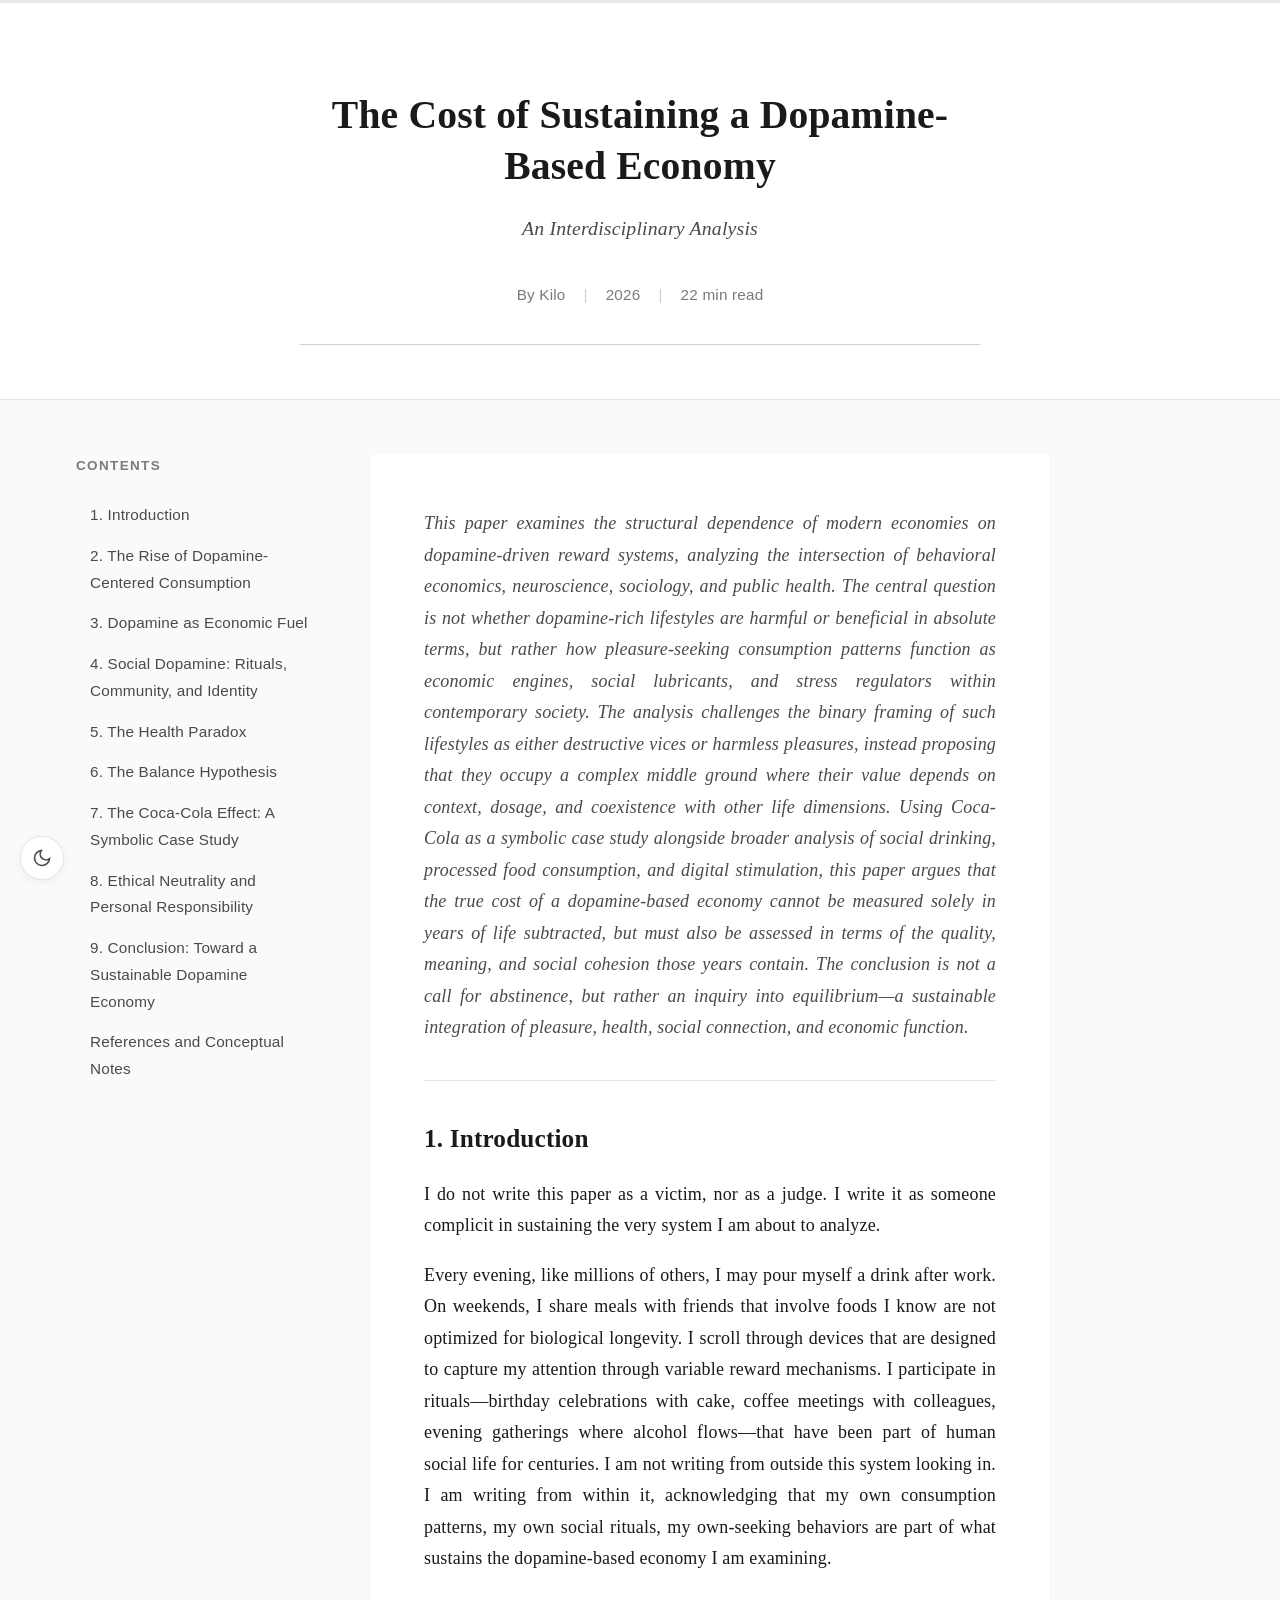
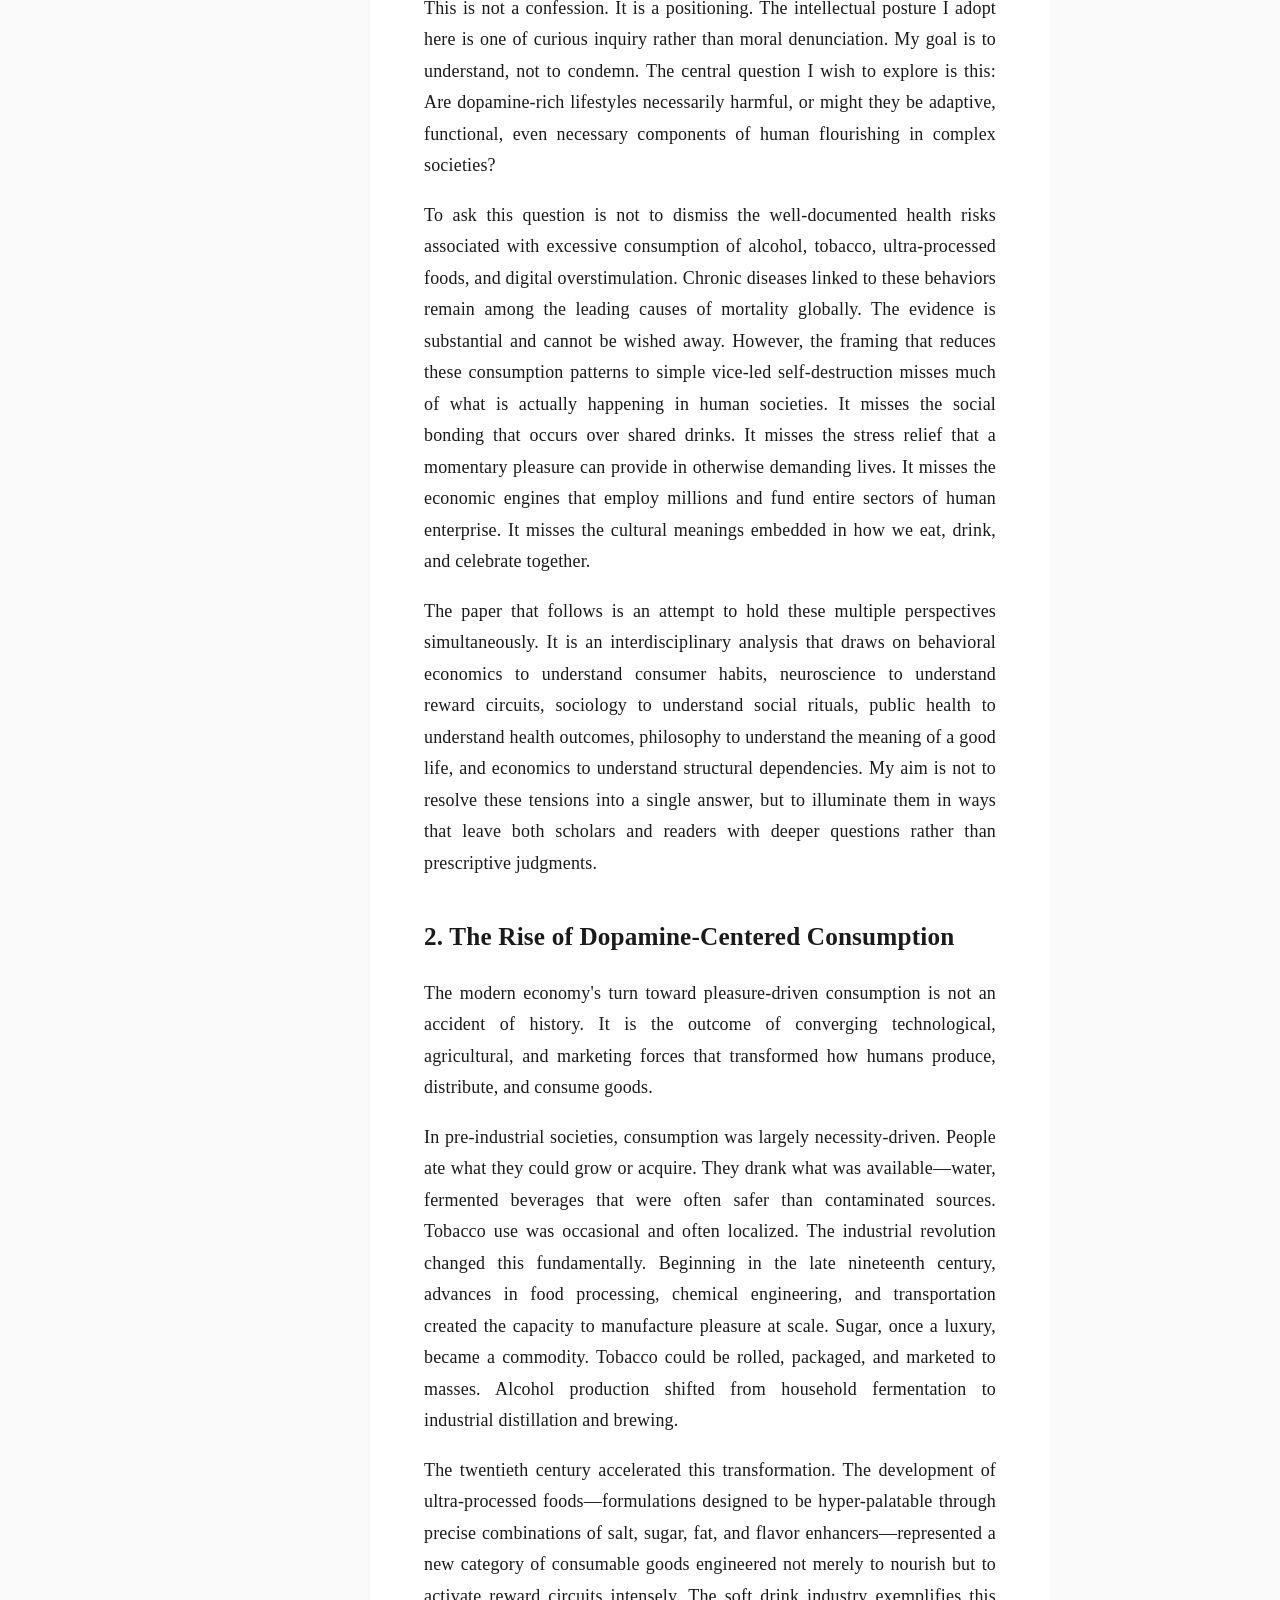
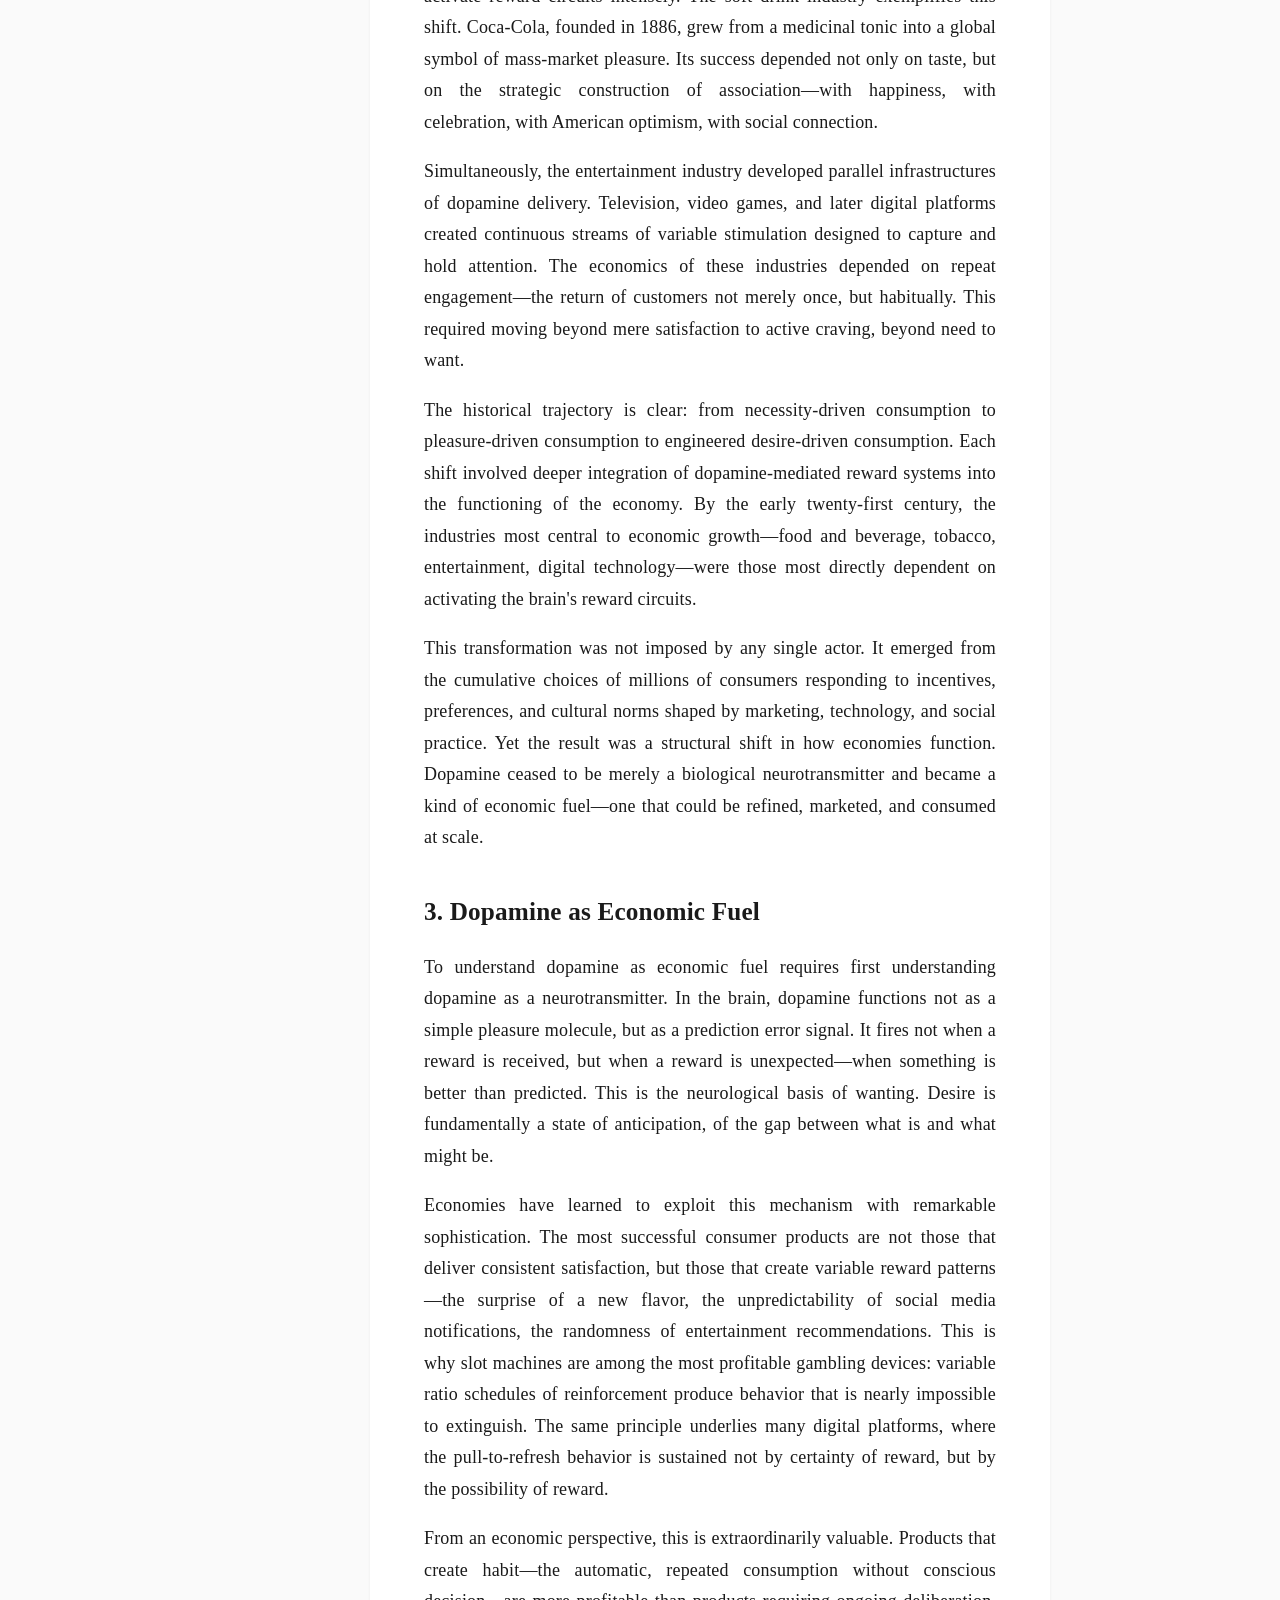
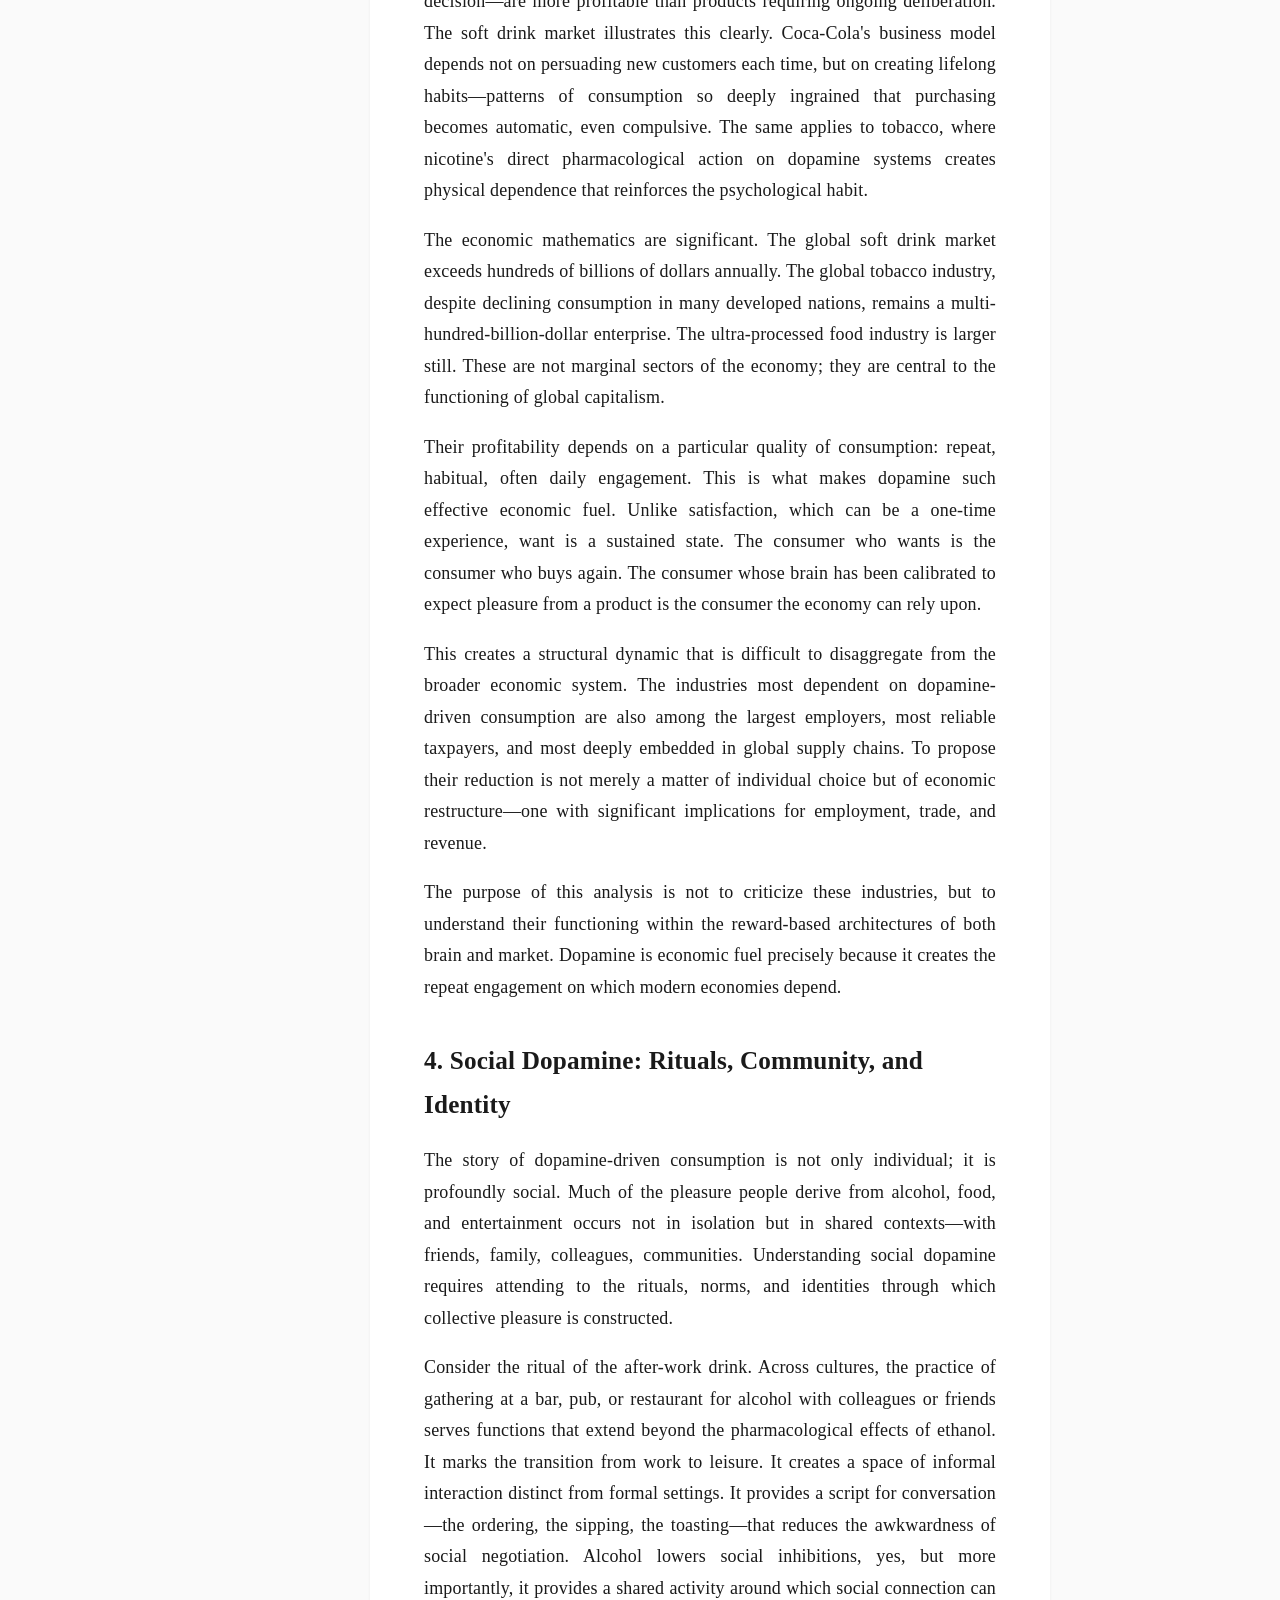
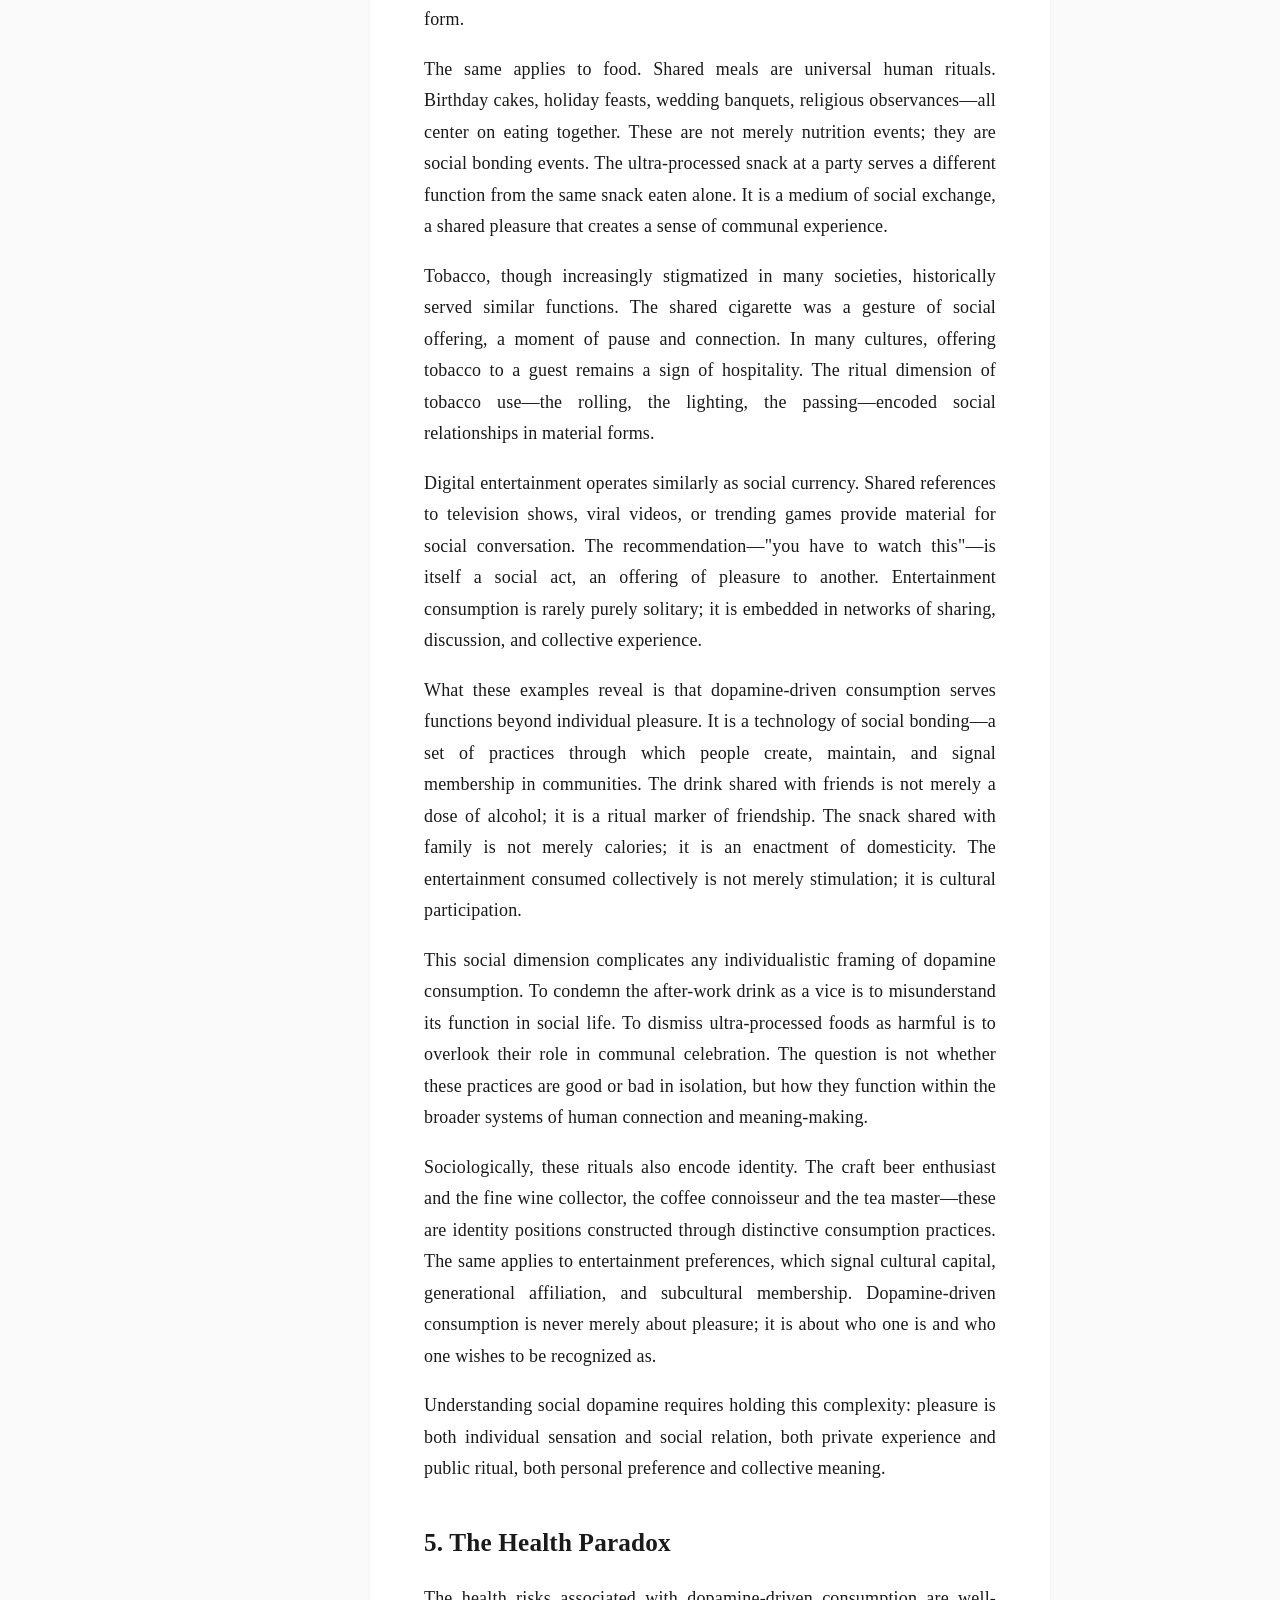
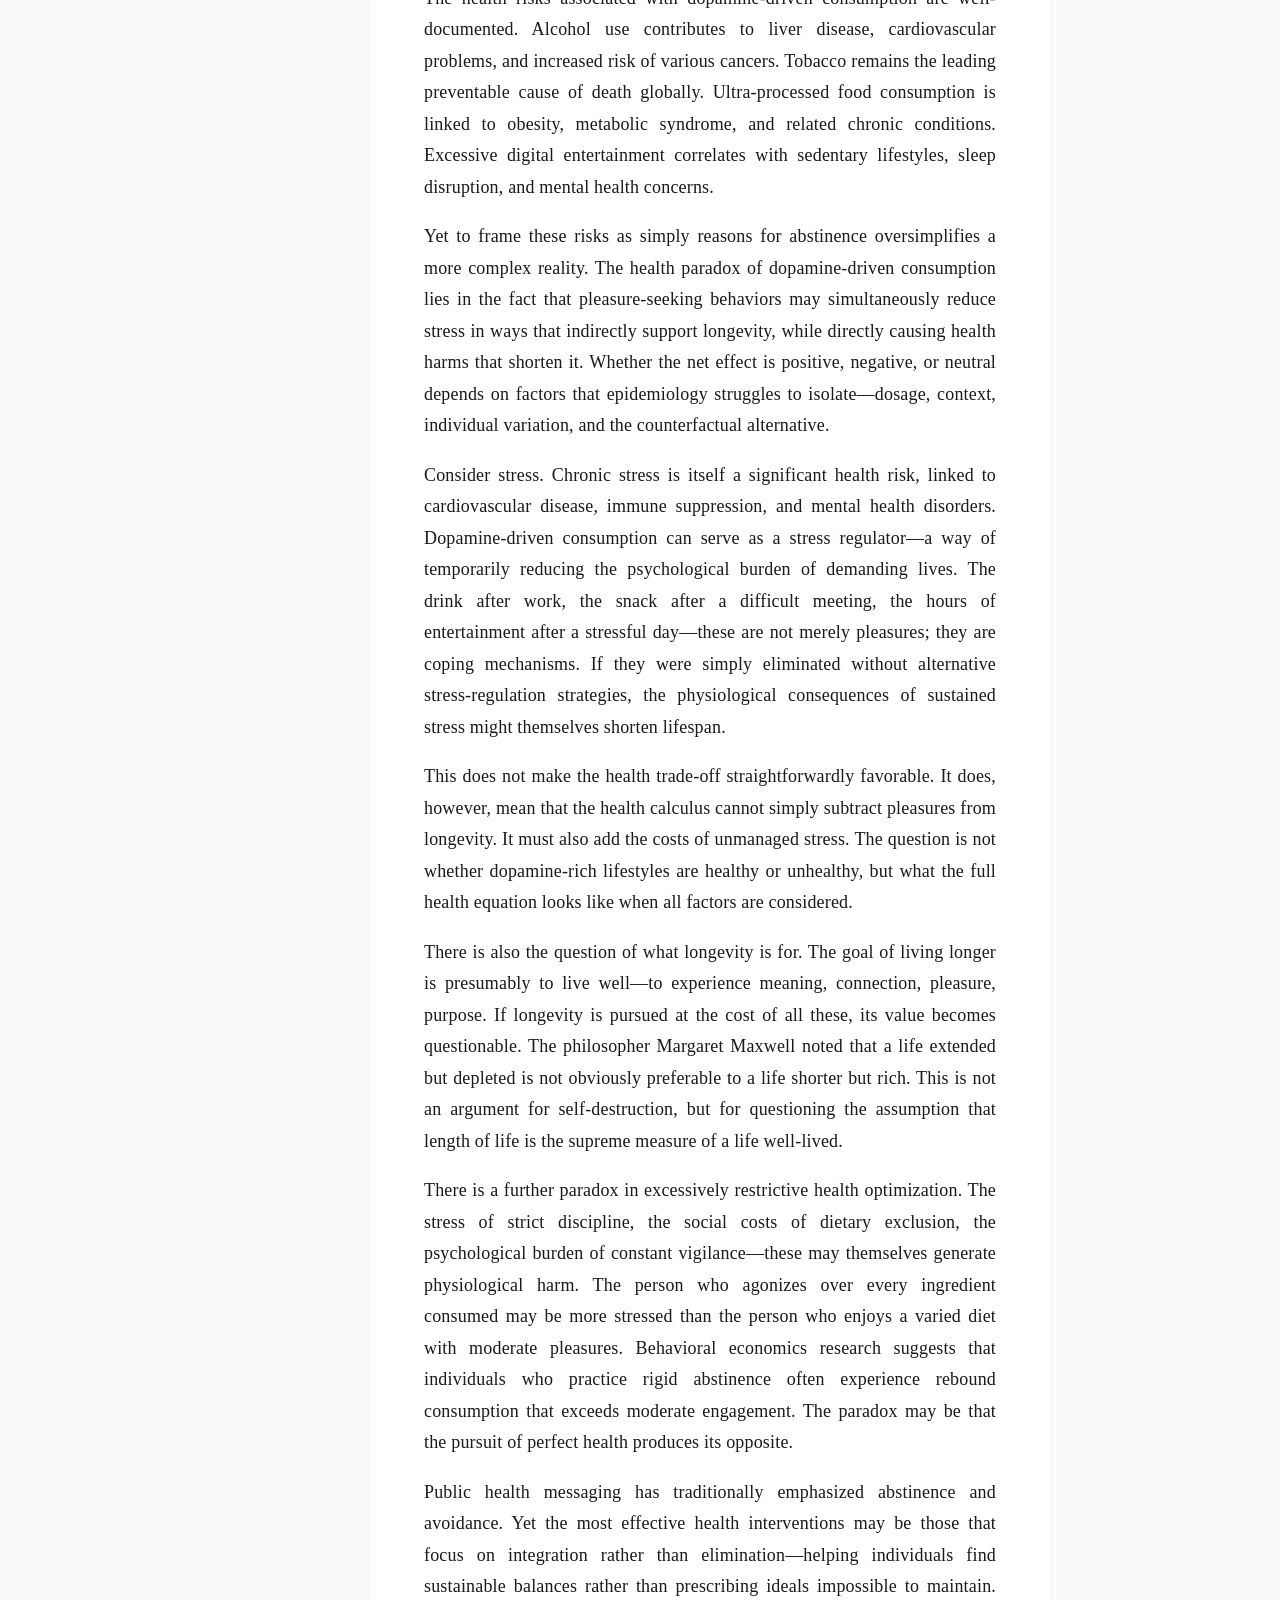
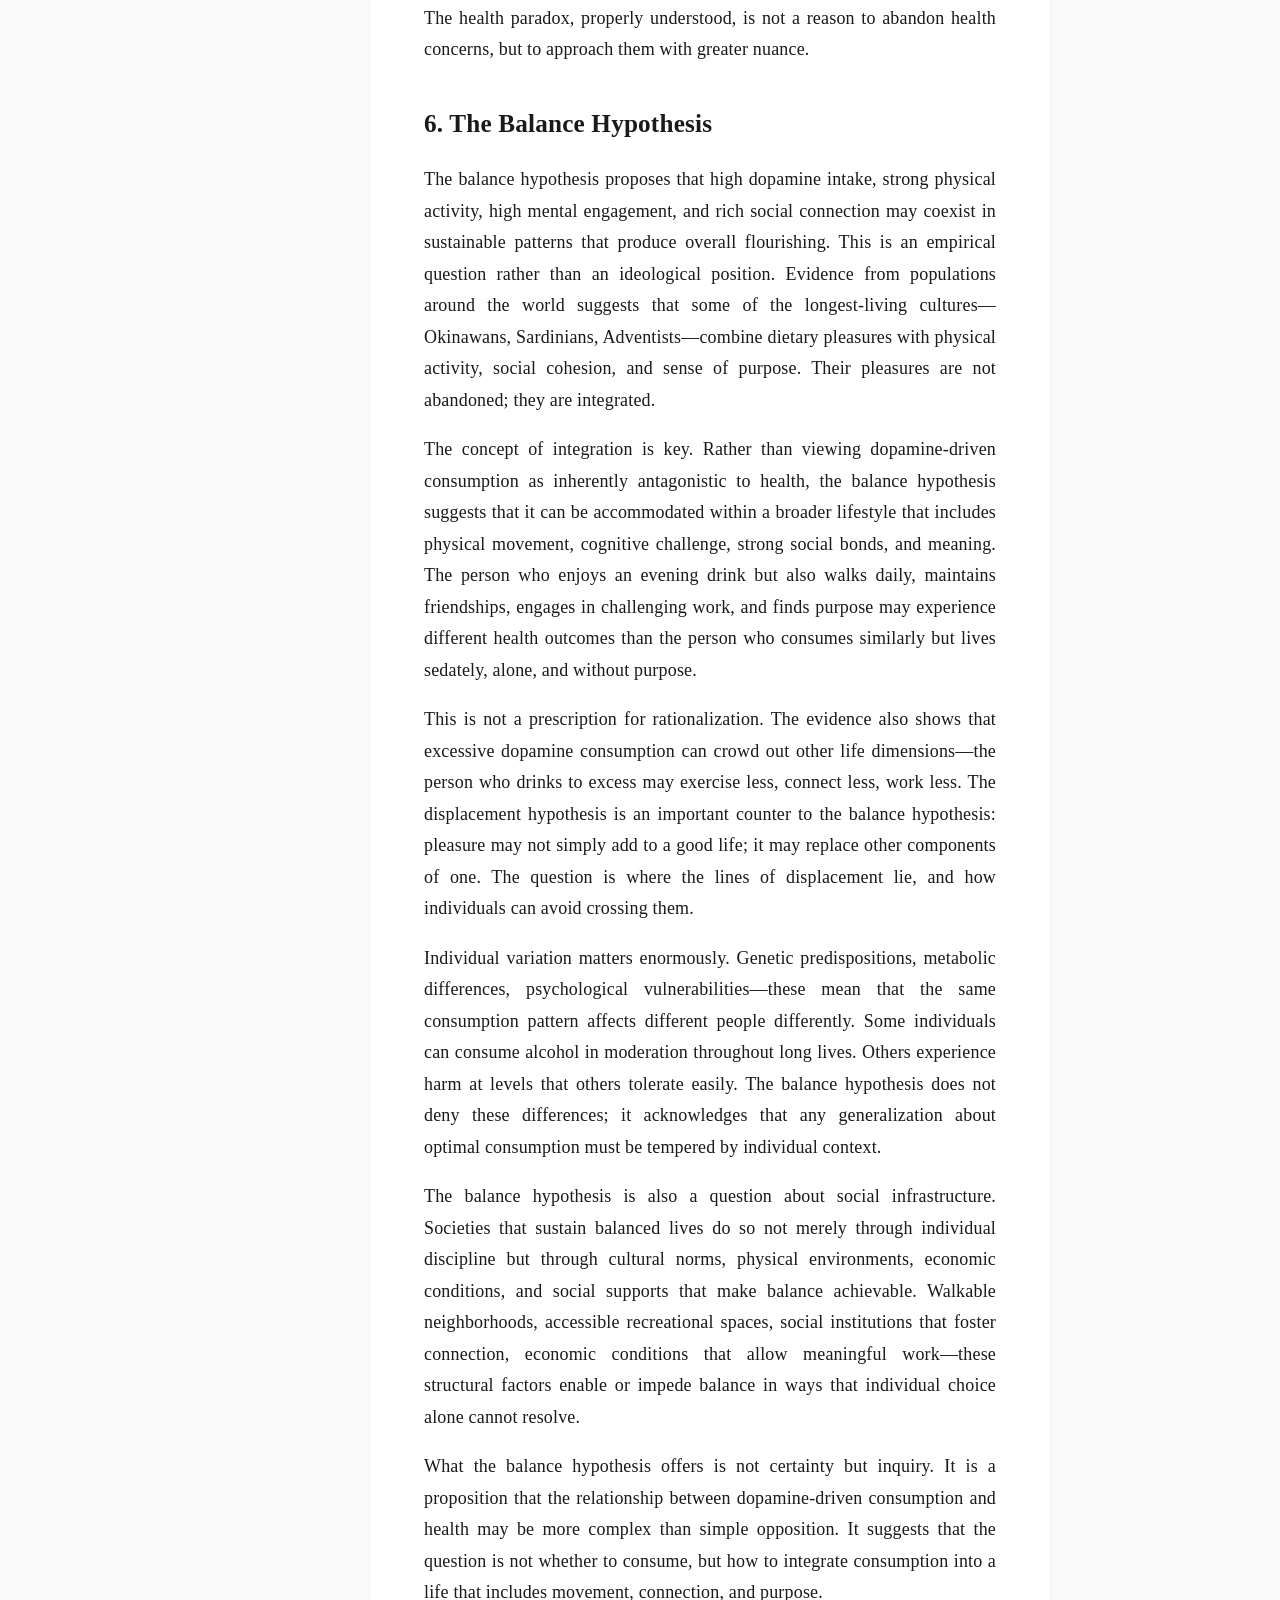
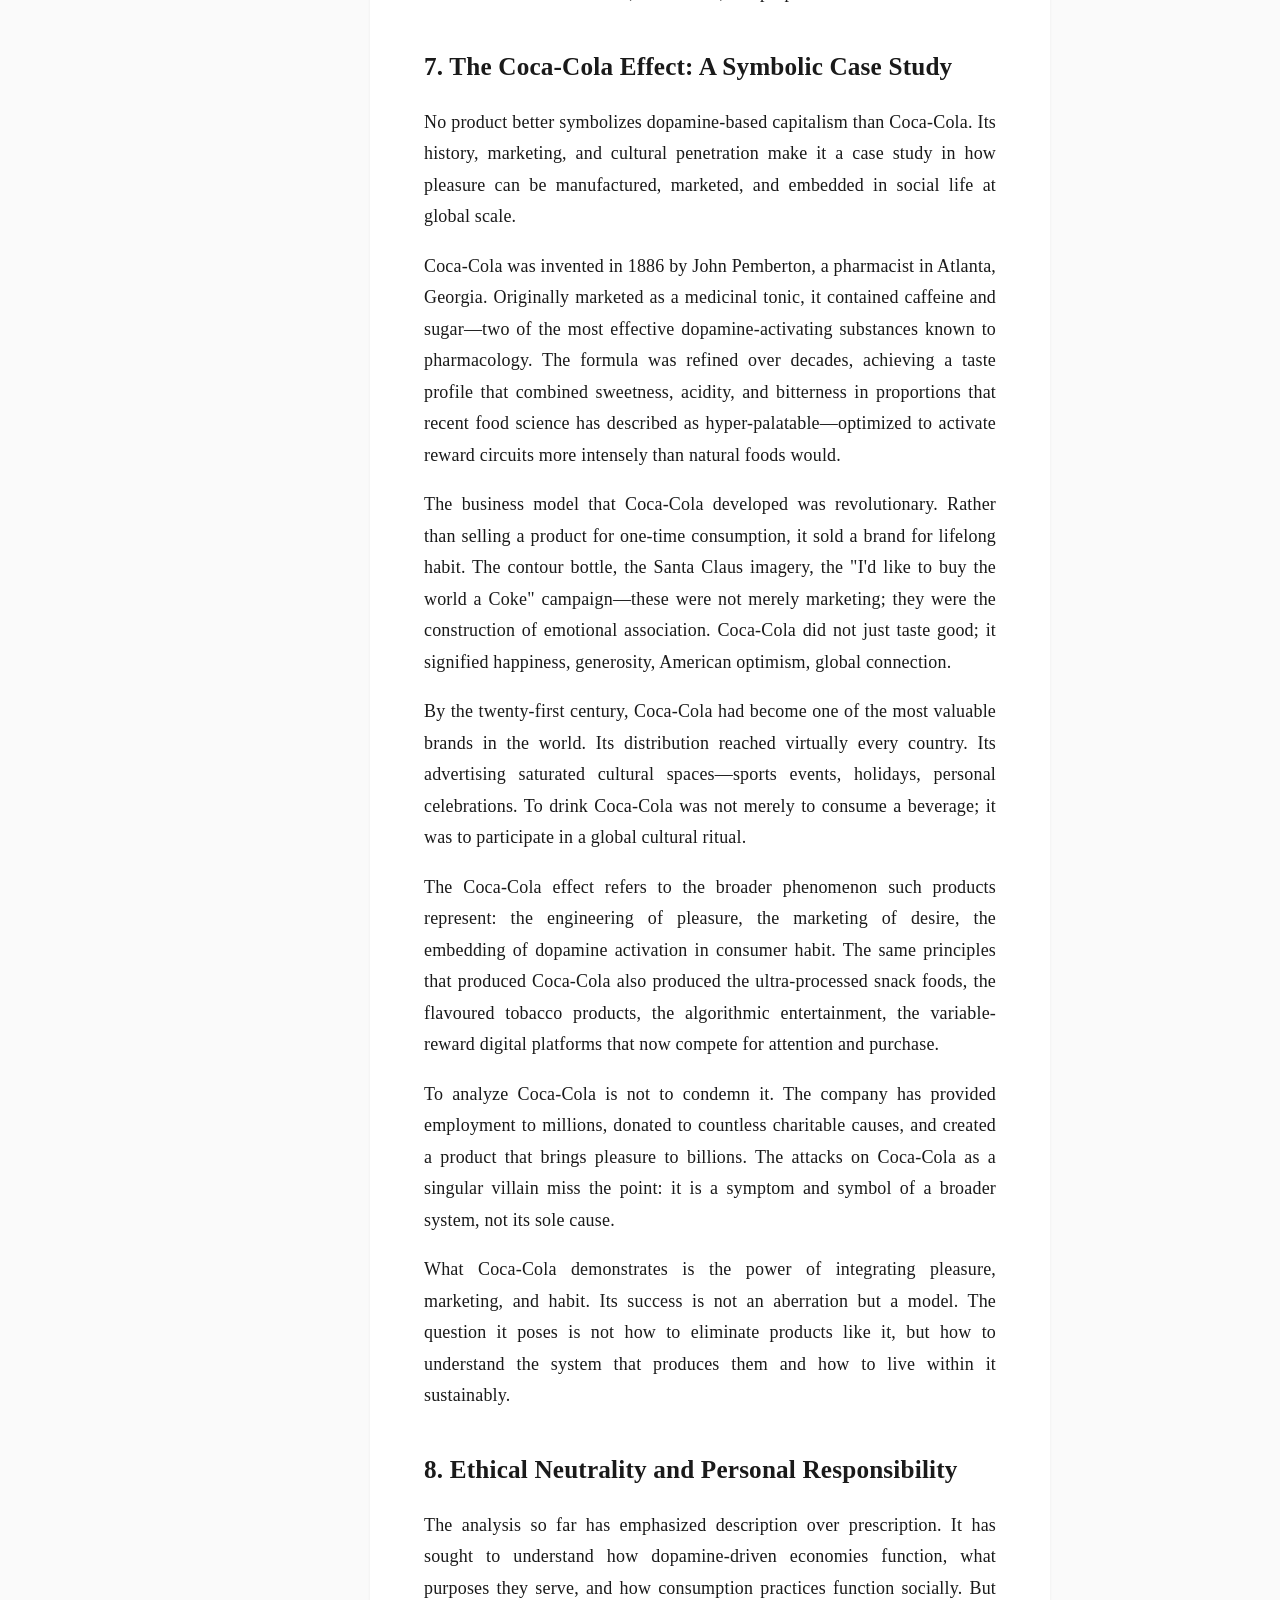
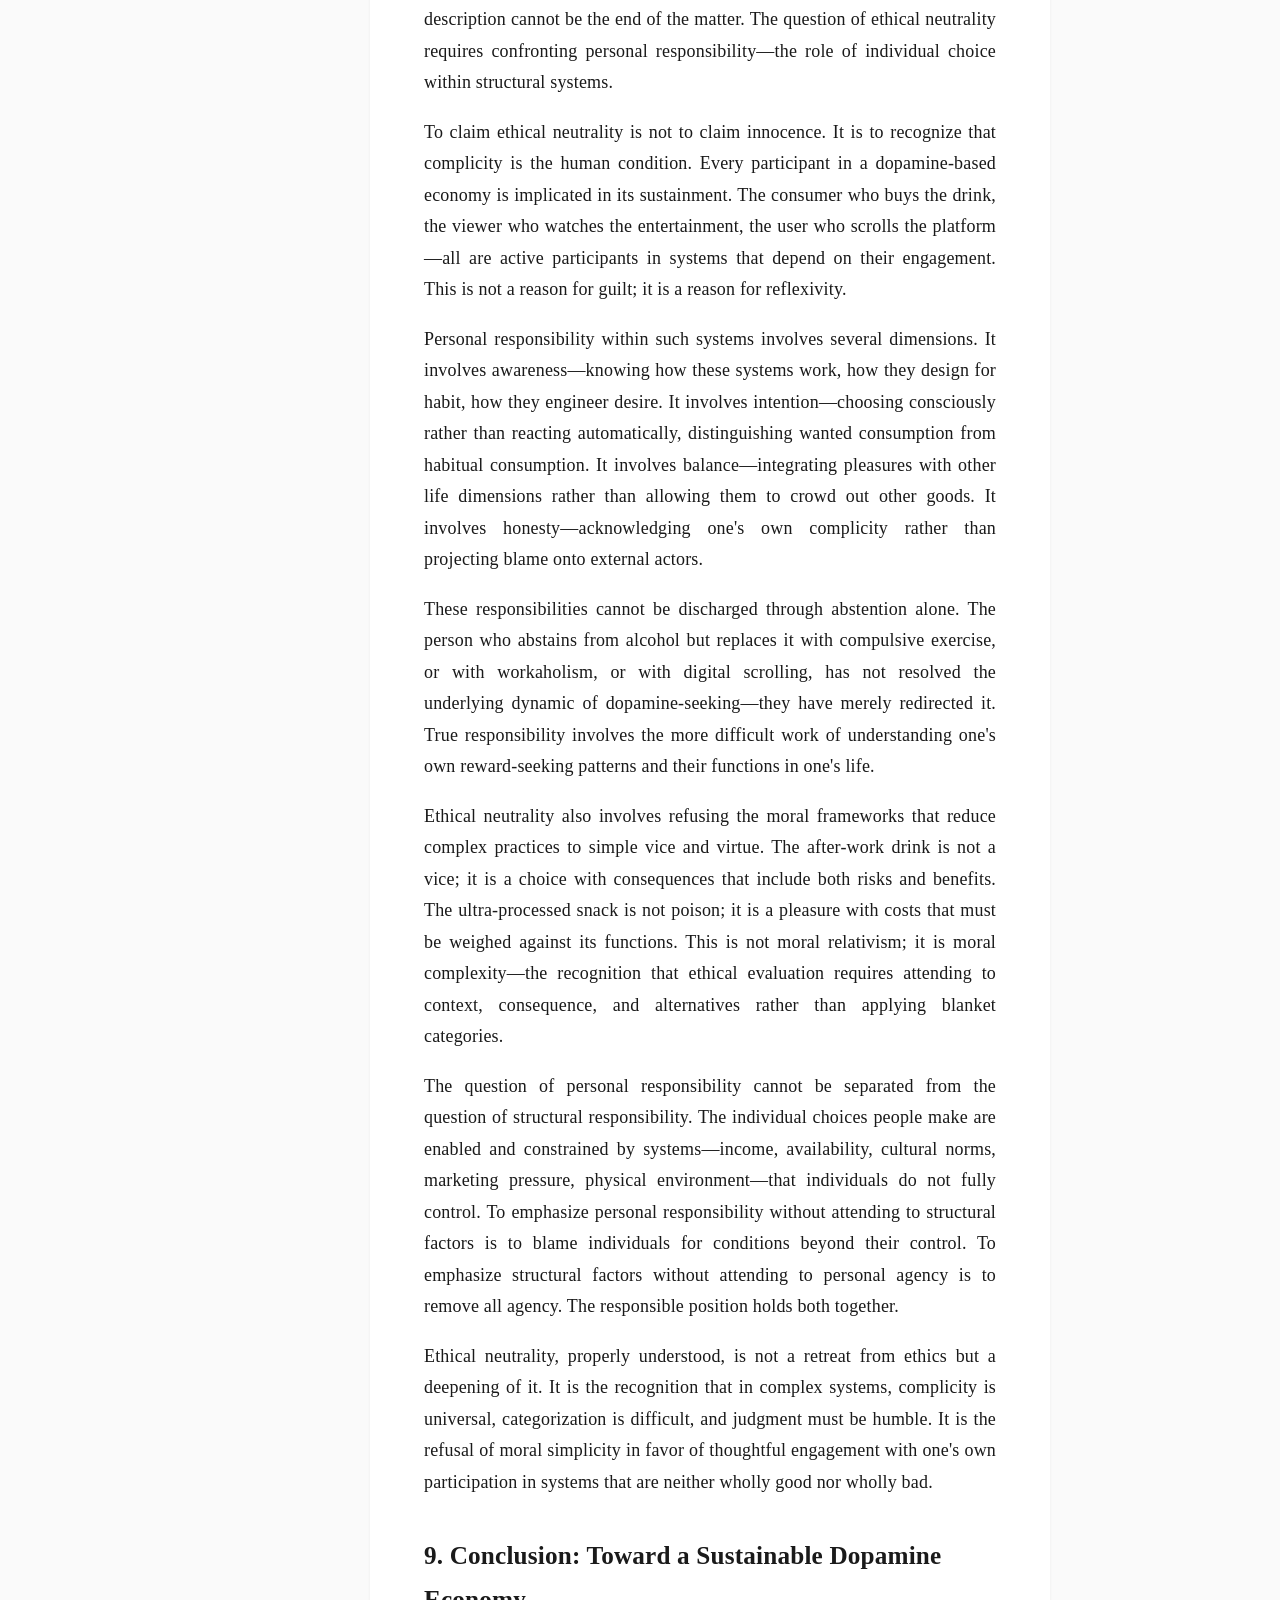
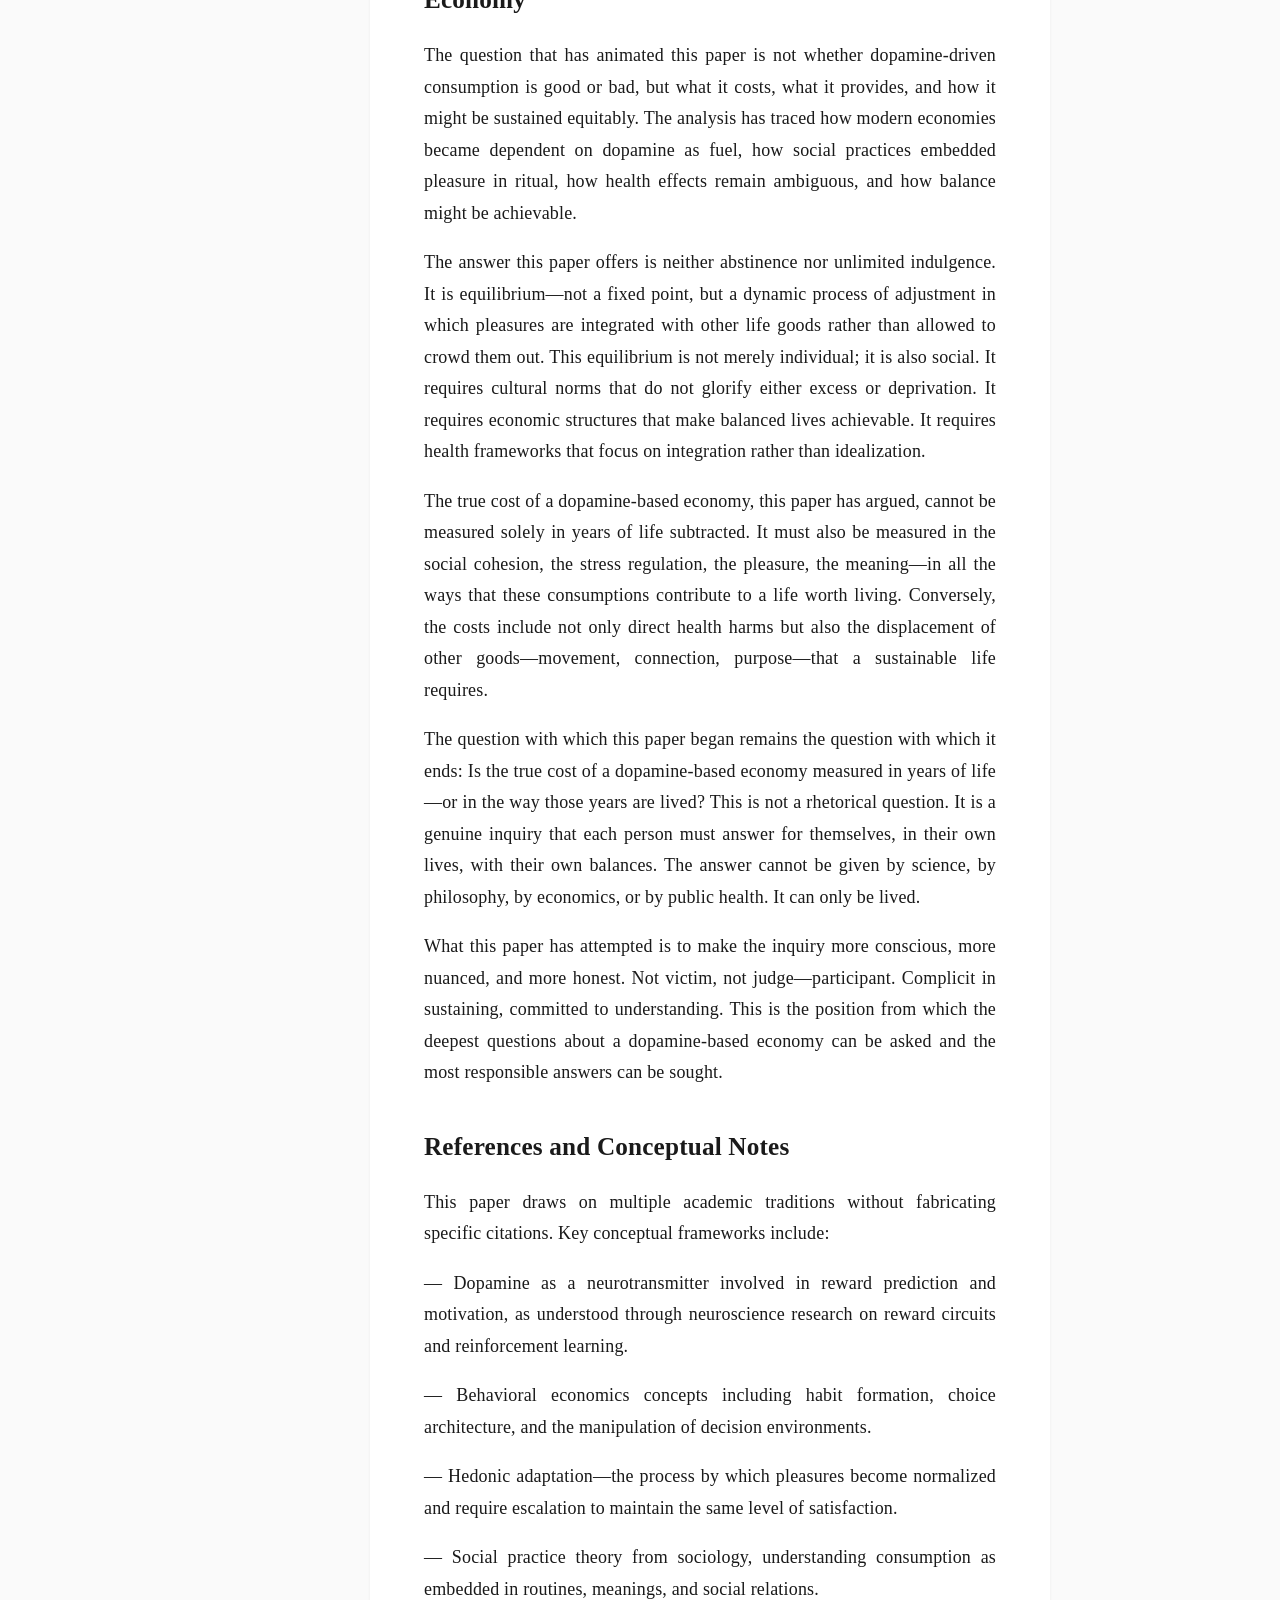
==== index.html @ d8f6c00c "Initial commit: Academic paper reader with Vanilla JS" ====
<!DOCTYPE html>
<html lang="en">
<head>
    <meta charset="UTF-8">
    <meta name="viewport" content="width=device-width, initial-scale=1.0">
    <title>The Cost of Sustaining a Dopamine-Based Economy</title>
    <link rel="stylesheet" href="styles.css">
</head>
<body>
    <!-- Reading Progress Bar -->
    <div class="progress-bar" id="progressBar">
        <div class="progress-fill" id="progressFill"></div>
    </div>

    <!-- Header -->
    <header class="header">
        <div class="header-content">
            <h1 class="title">The Cost of Sustaining a Dopamine-Based Economy</h1>
            <p class="subtitle">An Interdisciplinary Analysis</p>
            <div class="meta">
                <span class="author">By Kilo</span>
                <span class="divider">|</span>
                <span class="date">2026</span>
                <span class="divider">|</span>
                <span class="reading-time" id="readingTime">Calculating reading time...</span>
            </div>
            <div class="header-divider"></div>
        </div>
    </header>

    <div class="container">
        <!-- Table of Contents Sidebar -->
        <aside class="sidebar" id="sidebar">
            <div class="sidebar-header">
                <h3>Contents</h3>
                <button class="toc-toggle" id="tocToggle" aria-label="Toggle table of contents">
                    <span class="hamburger"></span>
                </button>
            </div>
            <nav class="toc" id="toc">
                <!-- Auto-generated by JavaScript -->
            </nav>
        </aside>

        <!-- Mobile TOC Toggle -->
        <button class="mobile-toc-btn" id="mobileTocBtn">
            <svg width="20" height="20" viewBox="0 0 24 24" fill="none" stroke="currentColor" stroke-width="2">
                <line x1="3" y1="6" x2="21" y2="6"></line>
                <line x1="3" y1="12" x2="21" y2="12"></line>
                <line x1="3" y1="18" x2="21" y2="18"></line>
            </svg>
            <span>Contents</span>
        </button>

        <!-- Main Content -->
        <main class="main">
            <article class="article" id="article">
                <!-- Content rendered by JavaScript -->
            </article>
        </main>

        <!-- Theme Toggle -->
        <button class="theme-toggle" id="themeToggle" aria-label="Toggle dark mode">
            <svg class="sun-icon" width="20" height="20" viewBox="0 0 24 24" fill="none" stroke="currentColor" stroke-width="2">
                <circle cx="12" cy="12" r="5"></circle>
                <line x1="12" y1="1" x2="12" y2="3"></line>
                <line x1="12" y1="21" x2="12" y2="23"></line>
                <line x1="4.22" y1="4.22" x2="5.64" y2="5.64"></line>
                <line x1="18.36" y1="18.36" x2="19.78" y2="19.78"></line>
                <line x1="1" y1="12" x2="3" y2="12"></line>
                <line x1="21" y1="12" x2="23" y2="12"></line>
                <line x1="4.22" y1="19.78" x2="5.64" y2="18.36"></line>
                <line x1="18.36" y1="5.64" x2="19.78" y2="4.22"></line>
            </svg>
            <svg class="moon-icon" width="20" height="20" viewBox="0 0 24 24" fill="none" stroke="currentColor" stroke-width="2">
                <path d="M21 12.79A9 9 0 1 1 11.21 3 7 7 0 0 0 21 12.79z"></path>
            </svg>
        </button>
    </div>

    <script src="script.js"></script>
</body>
</html>
---- styles.css ----
/* ========================================
   CSS Variables - Theme System
   ======================================== */

:root {
    /* Light Theme */
    --bg-primary: #fafafa;
    --bg-secondary: #ffffff;
    --bg-tertiary: #f5f5f5;
    --text-primary: #1a1a1a;
    --text-secondary: #4a4a4a;
    --text-muted: #7a7a7a;
    --accent: #2d5a7b;
    --accent-light: #3d7a9b;
    --border: #e5e5e5;
    --divider: #d0d0d0;
    --progress-bg: #e8e8e8;
    --progress-fill: #2d5a7b;
    --code-bg: #f0f0f0;
    --shadow: rgba(0, 0, 0, 0.06);
    
    /* Typography */
    --font-serif: Georgia, 'Times New Roman', serif;
    --font-sans: -apple-system, BlinkMacSystemFont, 'Segoe UI', Roboto, sans-serif;
    --line-height: 1.75;
    --letter-spacing: 0.01em;
    
    /* Spacing */
    --spacing-xs: 0.5rem;
    --spacing-sm: 1rem;
    --spacing-md: 2rem;
    --spacing-lg: 3rem;
    --spacing-xl: 5rem;
    
    /* Layout */
    --content-width: 680px;
    --sidebar-width: 240px;
    --header-height: 200px;
}

/* Dark Theme */
[data-theme="dark"] {
    --bg-primary: #0f0f0f;
    --bg-secondary: #1a1a1a;
    --bg-tertiary: #252525;
    --text-primary: #e8e8e8;
    --text-secondary: #a0a0a0;
    --text-muted: #6a6a6a;
    --accent: #6a9fc4;
    --accent-light: #8ab8d8;
    --border: #2a2a2a;
    --divider: #3a3a3a;
    --progress-bg: #2a2a2a;
    --progress-fill: #6a9fc4;
    --code-bg: #202020;
    --shadow: rgba(0, 0, 0, 0.3);
}

/* ========================================
   Base Styles
   ======================================== */

*, *::before, *::after {
    box-sizing: border-box;
    margin: 0;
    padding: 0;
}

html {
    scroll-behavior: smooth;
    font-size: 18px;
}

body {
    font-family: var(--font-serif);
    background-color: var(--bg-primary);
    color: var(--text-primary);
    line-height: var(--line-height);
    letter-spacing: var(--letter-spacing);
    transition: background-color 0.3s ease, color 0.3s ease;
    min-height: 100vh;
}

/* ========================================
   Progress Bar
   ======================================== */

.progress-bar {
    position: fixed;
    top: 0;
    left: 0;
    width: 100%;
    height: 3px;
    background: var(--progress-bg);
    z-index: 1000;
}

.progress-fill {
    height: 100%;
    width: 0%;
    background: var(--progress-fill);
    transition: width 0.1s ease-out;
}

/* ========================================
   Header
   ======================================== */

.header {
    background: var(--bg-secondary);
    padding: var(--spacing-lg) var(--spacing-md);
    padding-top: var(--spacing-xl);
    border-bottom: 1px solid var(--border);
}

.header-content {
    max-width: var(--content-width);
    margin: 0 auto;
    text-align: center;
}

.title {
    font-size: 2.2rem;
    font-weight: 700;
    color: var(--text-primary);
    margin-bottom: var(--spacing-sm);
    line-height: 1.3;
}

.subtitle {
    font-size: 1.1rem;
    color: var(--text-secondary);
    font-style: italic;
    margin-bottom: var(--spacing-md);
}

.meta {
    font-family: var(--font-sans);
    font-size: 0.85rem;
    color: var(--text-muted);
    display: flex;
    justify-content: center;
    align-items: center;
    gap: var(--spacing-sm);
    flex-wrap: wrap;
}

.divider {
    color: var(--divider);
}

.header-divider {
    height: 1px;
    background: var(--divider);
    margin-top: var(--spacing-md);
}

/* ========================================
   Layout Container
   ======================================== */

.container {
    display: flex;
    max-width: 1200px;
    margin: 0 auto;
    padding: var(--spacing-lg) var(--spacing-md);
    gap: var(--spacing-lg);
    position: relative;
}

/* ========================================
   Sidebar / Table of Contents
   ======================================== */

.sidebar {
    width: var(--sidebar-width);
    flex-shrink: 0;
    position: sticky;
    top: var(--spacing-lg);
    height: fit-content;
    max-height: calc(100vh - 100px);
    overflow-y: auto;
}

.sidebar-header {
    display: flex;
    justify-content: space-between;
    align-items: center;
    margin-bottom: var(--spacing-sm);
}

.sidebar-header h3 {
    font-family: var(--font-sans);
    font-size: 0.75rem;
    font-weight: 600;
    text-transform: uppercase;
    letter-spacing: 0.1em;
    color: var(--text-muted);
}

.toc-toggle {
    display: none;
    background: none;
    border: none;
    cursor: pointer;
    padding: 4px;
}

.hamburger {
    display: block;
    width: 18px;
    height: 2px;
    background: var(--text-muted);
    position: relative;
    transition: background 0.2s;
}

.hamburger::before,
.hamburger::after {
    content: '';
    position: absolute;
    width: 100%;
    height: 2px;
    background: var(--text-muted);
    left: 0;
}

.hamburger::before { top: -5px; }
.hamburger::after { bottom: -5px; }

.toc {
    display: flex;
    flex-direction: column;
    gap: 2px;
}

.toc a {
    display: block;
    font-family: var(--font-sans);
    font-size: 0.85rem;
    color: var(--text-secondary);
    text-decoration: none;
    padding: 6px 0;
    padding-left: 12px;
    border-left: 2px solid transparent;
    transition: all 0.2s ease;
}

.toc a:hover {
    color: var(--accent);
}

.toc a.active {
    color: var(--accent);
    border-left-color: var(--accent);
    font-weight: 500;
}

.toc .toc-h3 {
    padding-left: 24px;
    font-size: 0.8rem;
}

/* ========================================
   Mobile TOC Button
   ======================================== */

.mobile-toc-btn {
    display: none;
    position: fixed;
    bottom: 20px;
    right: 20px;
    background: var(--bg-secondary);
    border: 1px solid var(--border);
    border-radius: 24px;
    padding: 10px 18px;
    font-family: var(--font-sans);
    font-size: 0.85rem;
    color: var(--text-secondary);
    cursor: pointer;
    box-shadow: 0 2px 8px var(--shadow);
    z-index: 100;
    align-items: center;
    gap: 8px;
    transition: all 0.2s ease;
}

.mobile-toc-btn:hover {
    border-color: var(--accent);
    color: var(--accent);
}

/* ========================================
   Main Article
   ======================================== */

.main {
    flex: 1;
    min-width: 0;
    max-width: var(--content-width);
}

.article {
    background: var(--bg-secondary);
    padding: var(--spacing-lg);
    border-radius: 4px;
    box-shadow: 0 1px 3px var(--shadow);
}

/* Typography */
.article h1 {
    font-size: 1.8rem;
    font-weight: 700;
    margin-bottom: var(--spacing-md);
    color: var(--text-primary);
}

.article h2 {
    font-size: 1.4rem;
    font-weight: 600;
    margin-top: var(--spacing-lg);
    margin-bottom: var(--spacing-sm);
    padding-top: var(--spacing-md);
    color: var(--text-primary);
    border-top: 1px solid var(--border);
}

.article h2:first-of-type {
    margin-top: 0;
    padding-top: 0;
    border-top: none;
}

.article h3 {
    font-size: 1.15rem;
    font-weight: 600;
    margin-top: var(--spacing-md);
    margin-bottom: var(--spacing-sm);
    color: var(--text-secondary);
}

.article p {
    margin-bottom: var(--spacing-sm);
    text-align: justify;
    hyphens: auto;
    -webkit-hyphens: auto;
}

.article p:last-child {
    margin-bottom: 0;
}

.article blockquote {
    border-left: 3px solid var(--accent);
    padding-left: var(--spacing-sm);
    margin: var(--spacing-md) 0;
    font-style: italic;
    color: var(--text-secondary);
}

.article ul,
.article ol {
    margin: var(--spacing-sm) 0;
    padding-left: var(--spacing-md);
}

.article li {
    margin-bottom: var(--spacing-xs);
}

/* Section Styling */
.article section {
    margin-bottom: var(--spacing-md);
}

.article section:last-child {
    margin-bottom: 0;
}

/* Abstract styling */
.article .abstract {
    font-size: 1rem;
    color: var(--text-secondary);
    padding-bottom: var(--spacing-md);
    margin-bottom: var(--spacing-md);
    border-bottom: 1px solid var(--border);
    font-style: italic;
}

/* References section */
.article .references {
    font-size: 0.9rem;
    color: var(--text-muted);
    padding-top: var(--spacing-md);
    border-top: 1px solid var(--border);
    margin-top: var(--spacing-lg);
}

/* ========================================
   Theme Toggle Button
   ======================================== */

.theme-toggle {
    position: fixed;
    bottom: 20px;
    left: 20px;
    width: 44px;
    height: 44px;
    border-radius: 50%;
    background: var(--bg-secondary);
    border: 1px solid var(--border);
    cursor: pointer;
    display: flex;
    align-items: center;
    justify-content: center;
    box-shadow: 0 2px 8px var(--shadow);
    transition: all 0.2s ease;
    z-index: 100;
}

.theme-toggle:hover {
    border-color: var(--accent);
    transform: scale(1.05);
}

.theme-toggle svg {
    color: var(--text-secondary);
    transition: color 0.2s ease;
}

.theme-toggle:hover svg {
    color: var(--accent);
}

.sun-icon, .moon-icon {
    position: absolute;
}

[data-theme="light"] .moon-icon {
    display: block;
}

[data-theme="light"] .sun-icon {
    display: none;
}

[data-theme="dark"] .moon-icon {
    display: none;
}

[data-theme="dark"] .sun-icon {
    display: block;
}

/* ========================================
   Responsive Design
   ======================================== */

@media (max-width: 1024px) {
    .container {
        flex-direction: column;
        padding: var(--spacing-md);
    }
    
    .sidebar {
        display: none;
        position: fixed;
        top: 0;
        left: 0;
        width: 100%;
        height: 100%;
        background: var(--bg-primary);
        z-index: 500;
        padding: var(--spacing-lg);
        padding-top: var(--spacing-xl);
    }
    
    .sidebar.open {
        display: block;
    }
    
    .sidebar-header {
        display: flex;
        justify-content: space-between;
        align-items: center;
    }
    
    .toc-toggle {
        display: block;
    }
    
    .mobile-toc-btn {
        display: flex;
    }
    
    .main {
        max-width: 100%;
    }
    
    .article {
        padding: var(--spacing-md);
    }
}

@media (max-width: 768px) {
    html {
        font-size: 16px;
    }
    
    .title {
        font-size: 1.6rem;
    }
    
    .subtitle {
        font-size: 1rem;
    }
    
    .header {
        padding: var(--spacing-md);
        padding-top: var(--spacing-lg);
    }
    
    .header-content {
        padding: 0 var(--spacing-sm);
    }
    
    .meta {
        flex-direction: column;
        gap: var(--spacing-xs);
    }
    
    .divider {
        display: none;
    }
    
    .article h1 {
        font-size: 1.4rem;
    }
    
    .article h2 {
        font-size: 1.2rem;
    }
    
    .article p {
        text-align: left;
    }
}

@media (max-width: 480px) {
    .container {
        padding: var(--spacing-sm);
    }
    
    .article {
        padding: var(--spacing-sm);
    }
    
    .theme-toggle {
        bottom: 70px;
    }
    
    .mobile-toc-btn {
        bottom: 70px;
    }
}

/* ========================================
   Animations & Transitions
   ======================================== */

@keyframes fadeIn {
    from { opacity: 0; transform: translateY(10px); }
    to { opacity: 1; transform: translateY(0); }
}

.article section {
    animation: fadeIn 0.4s ease forwards;
}

.article section:nth-child(1) { animation-delay: 0.05s; }
.article section:nth-child(2) { animation-delay: 0.1s; }
.article section:nth-child(3) { animation-delay: 0.15s; }
.article section:nth-child(4) { animation-delay: 0.2s; }
.article section:nth-child(5) { animation-delay: 0.25s; }
.article section:nth-child(6) { animation-delay: 0.3s; }
.article section:nth-child(7) { animation-delay: 0.35s; }
.article section:nth-child(8) { animation-delay: 0.4s; }
.article section:nth-child(9) { animation-delay: 0.45s; }
.article section:nth-child(10) { animation-delay: 0.5s; }

/* Smooth transitions */
a, button {
    transition: all 0.2s ease;
}

/* Focus states for accessibility */
a:focus,
button:focus {
    outline: 2px solid var(--accent);
    outline-offset: 2px;
}

/* Print styles */
@media print {
    .progress-bar,
    .theme-toggle,
    .mobile-toc-btn,
    .sidebar,
    .toc-toggle {
        display: none !important;
    }
    
    .container {
        display: block;
    }
    
    .main {
        max-width: 100%;
    }
    
    .article {
        box-shadow: none;
        padding: 0;
    }
}
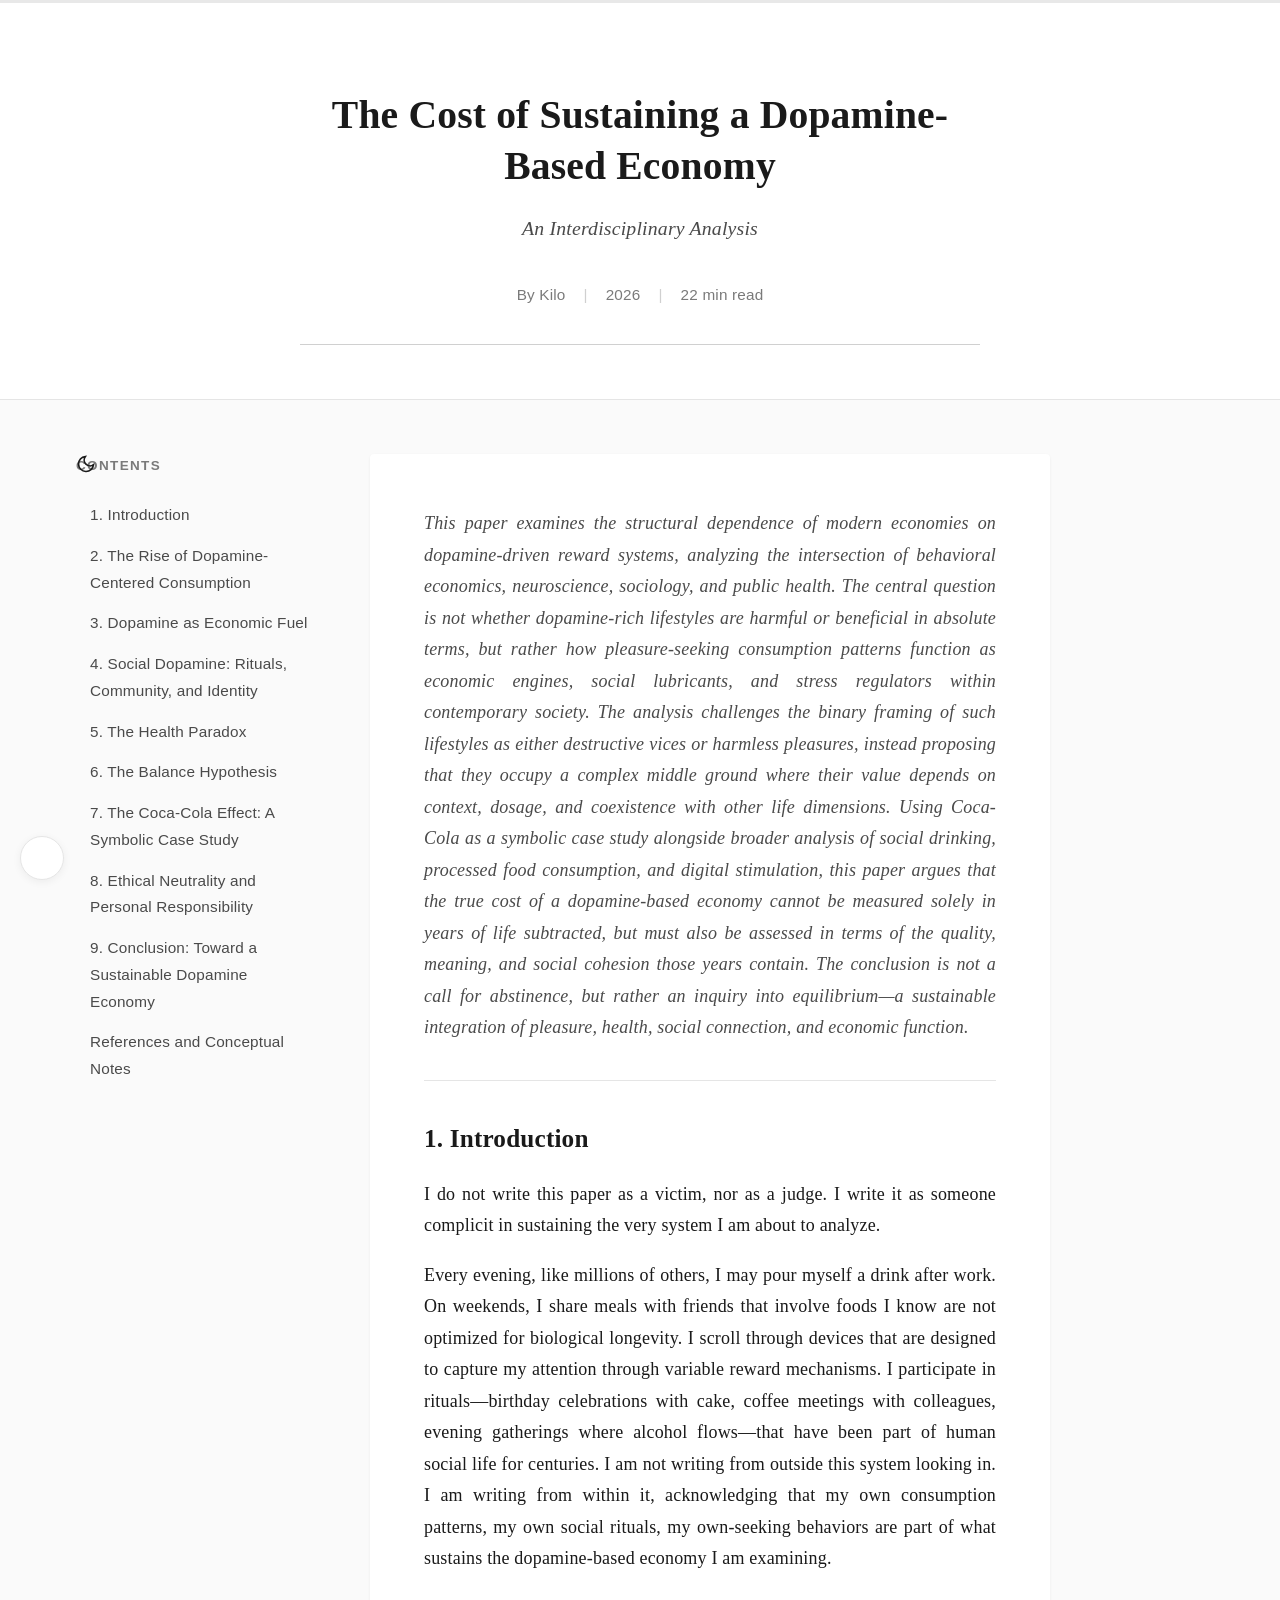
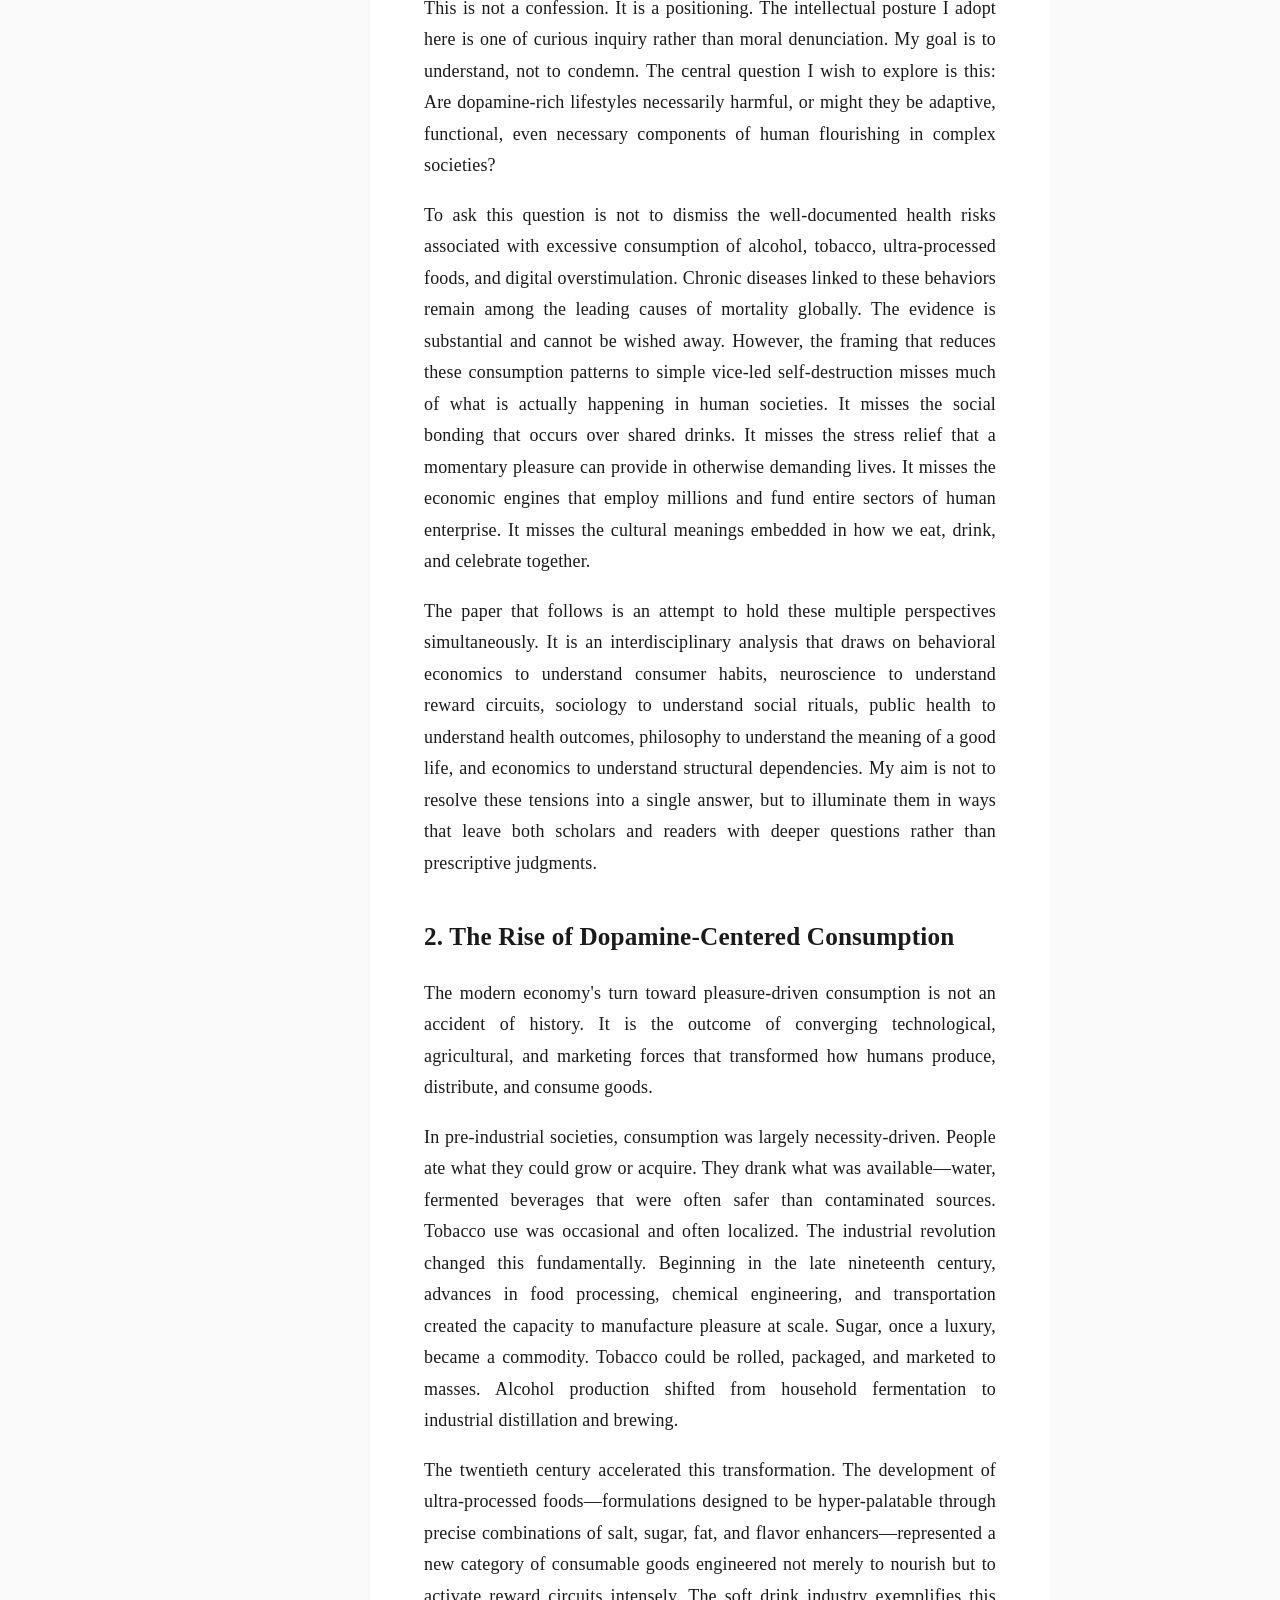
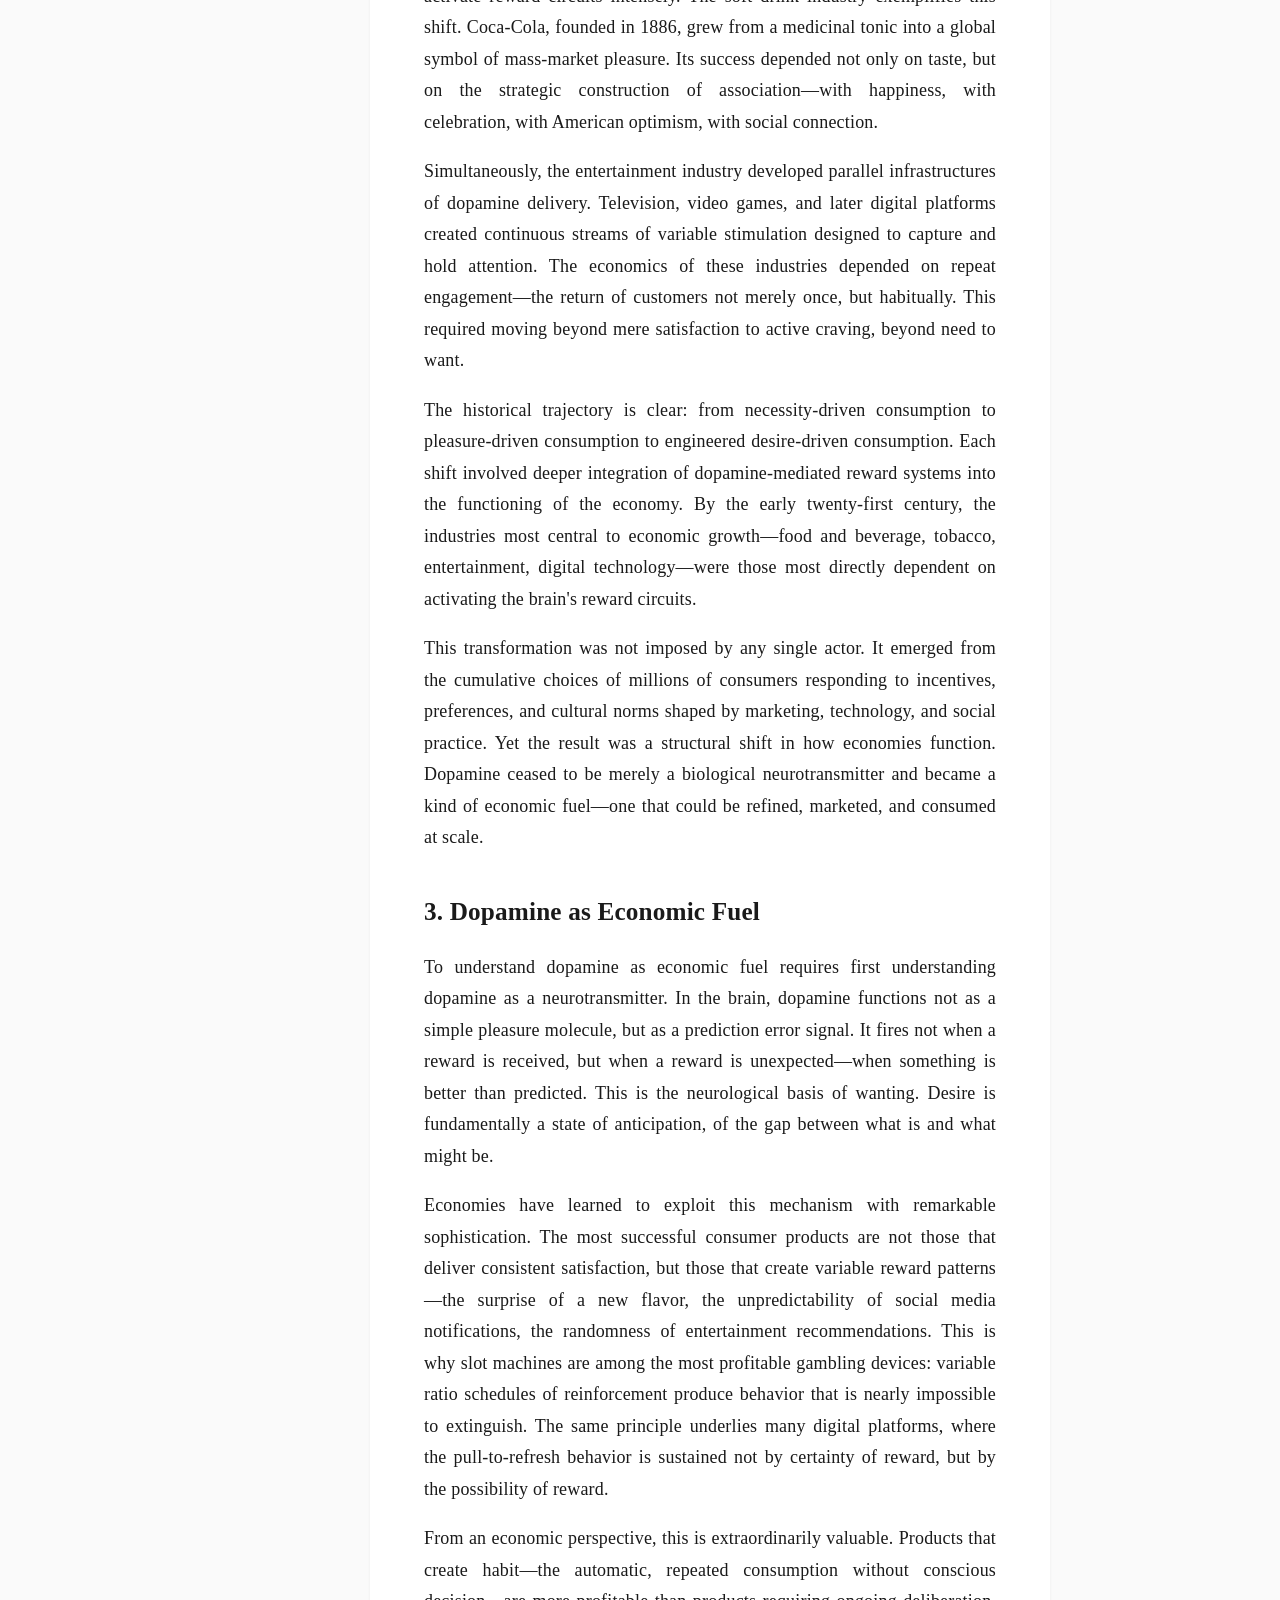
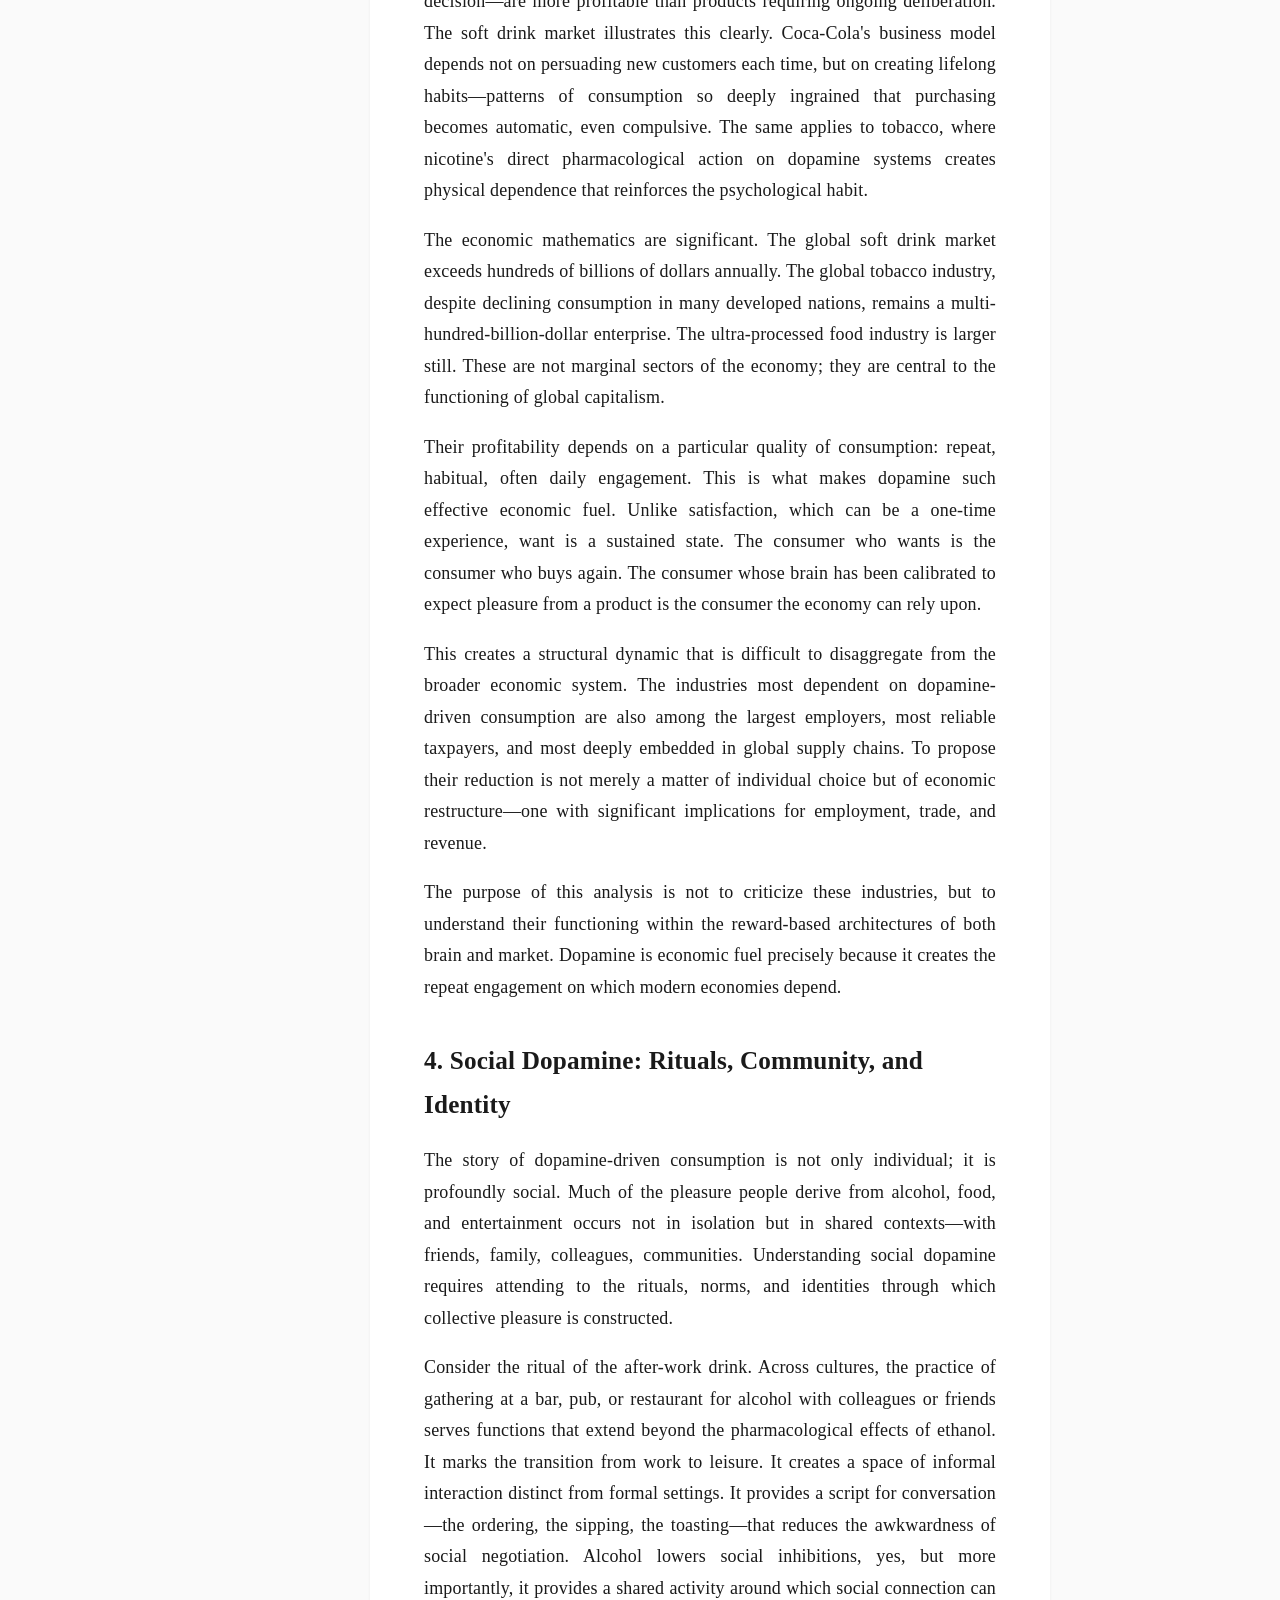
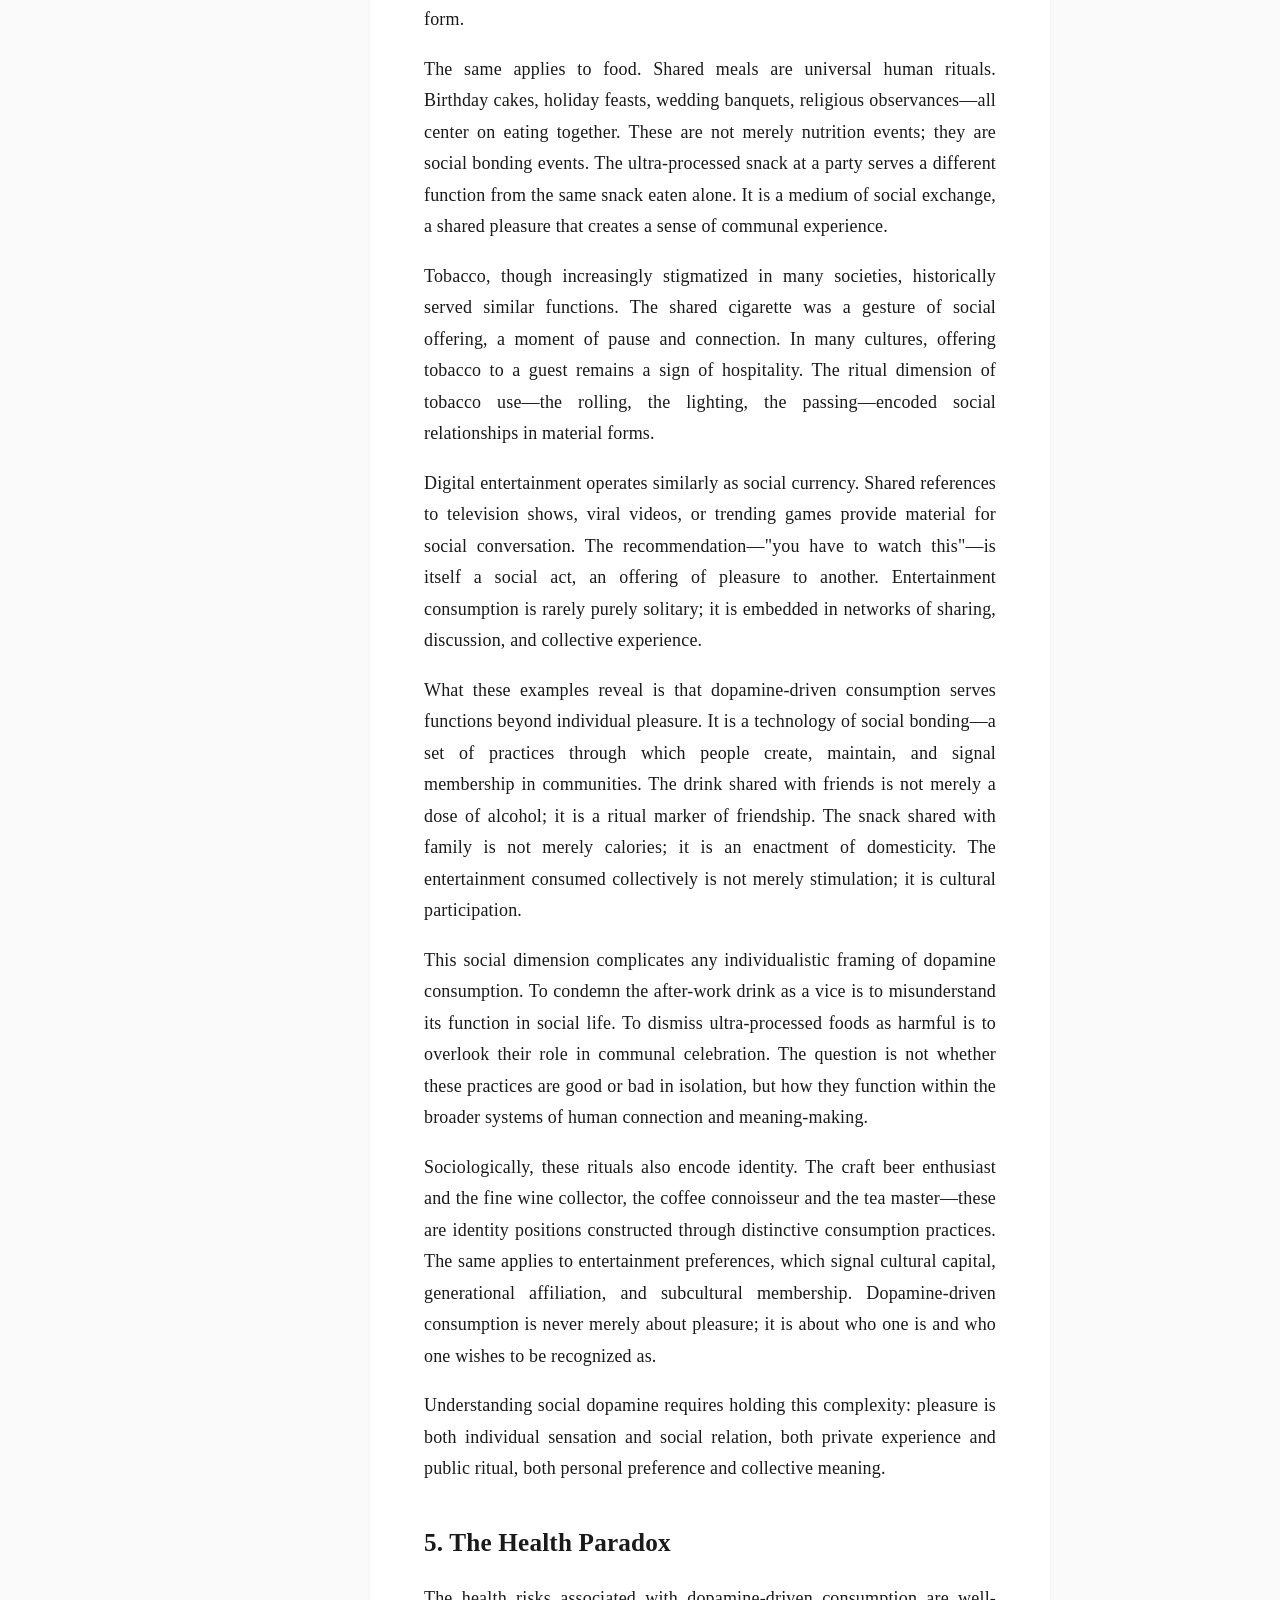
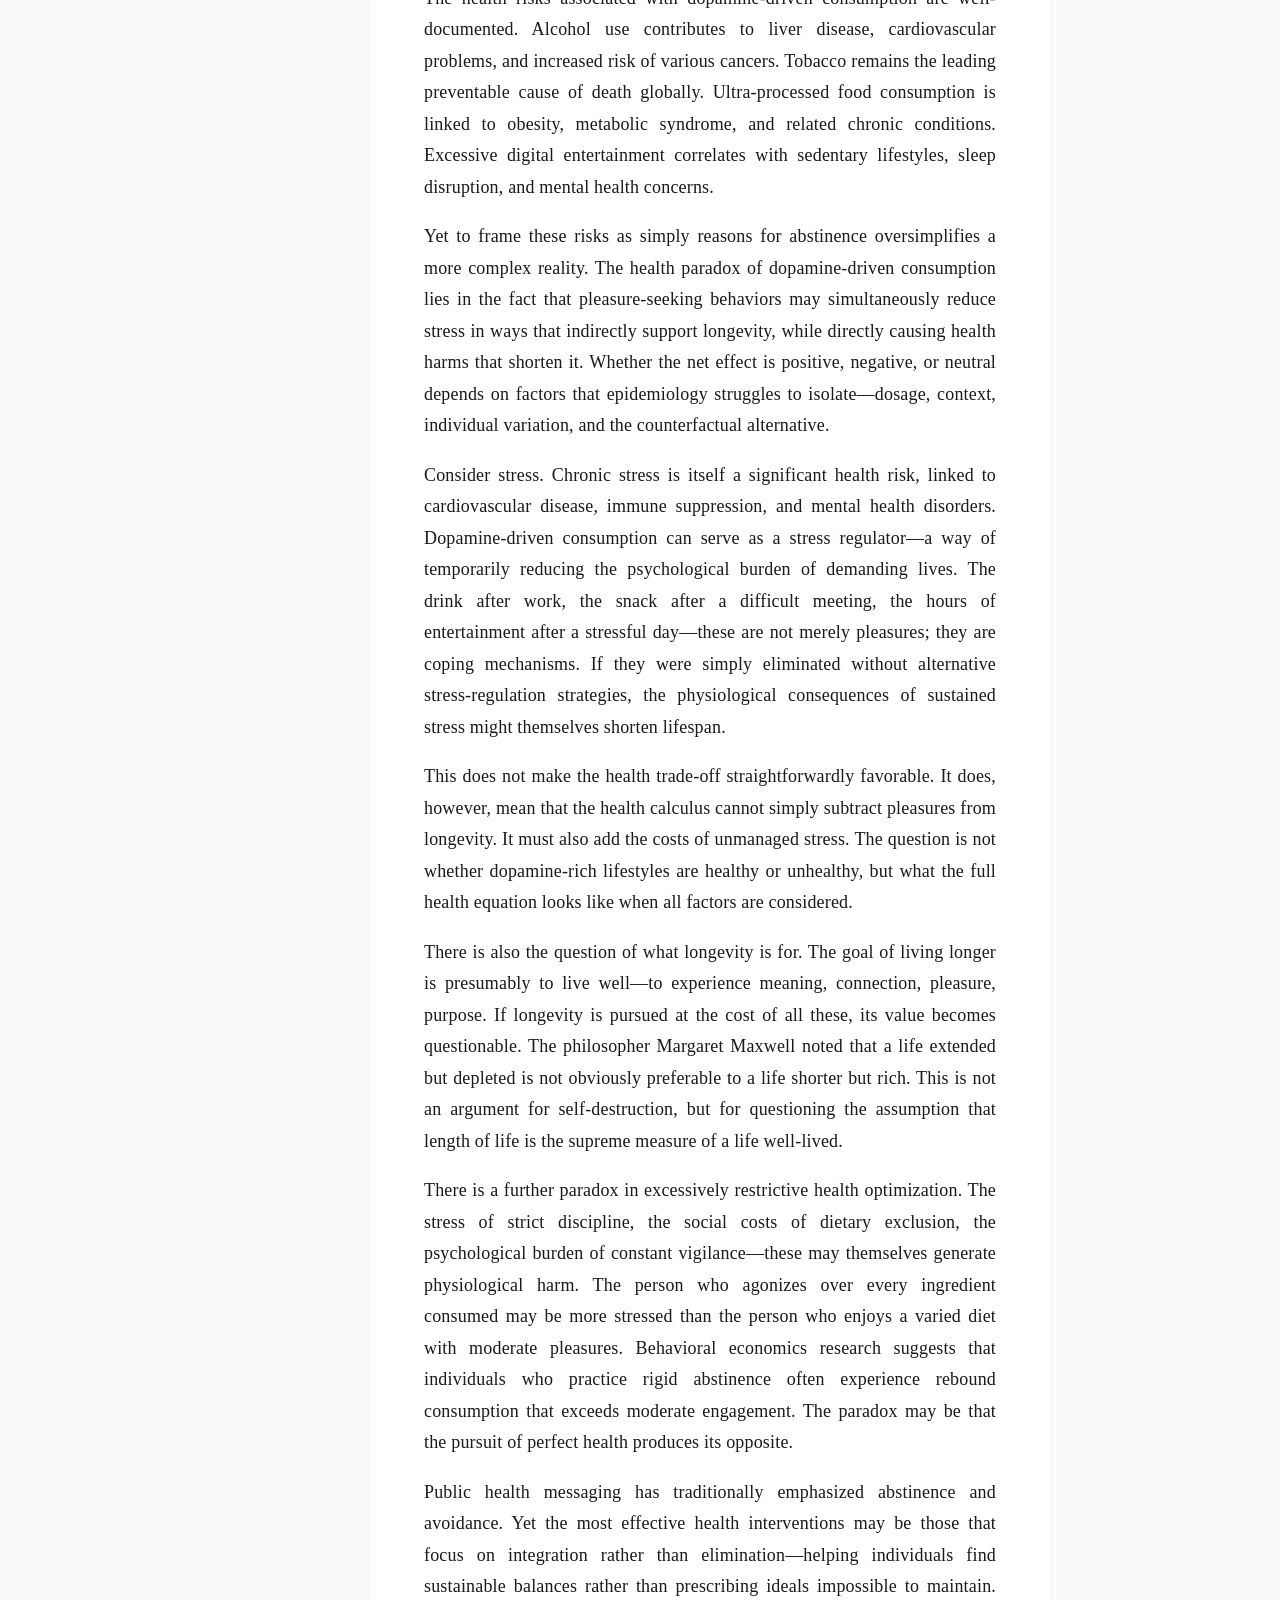
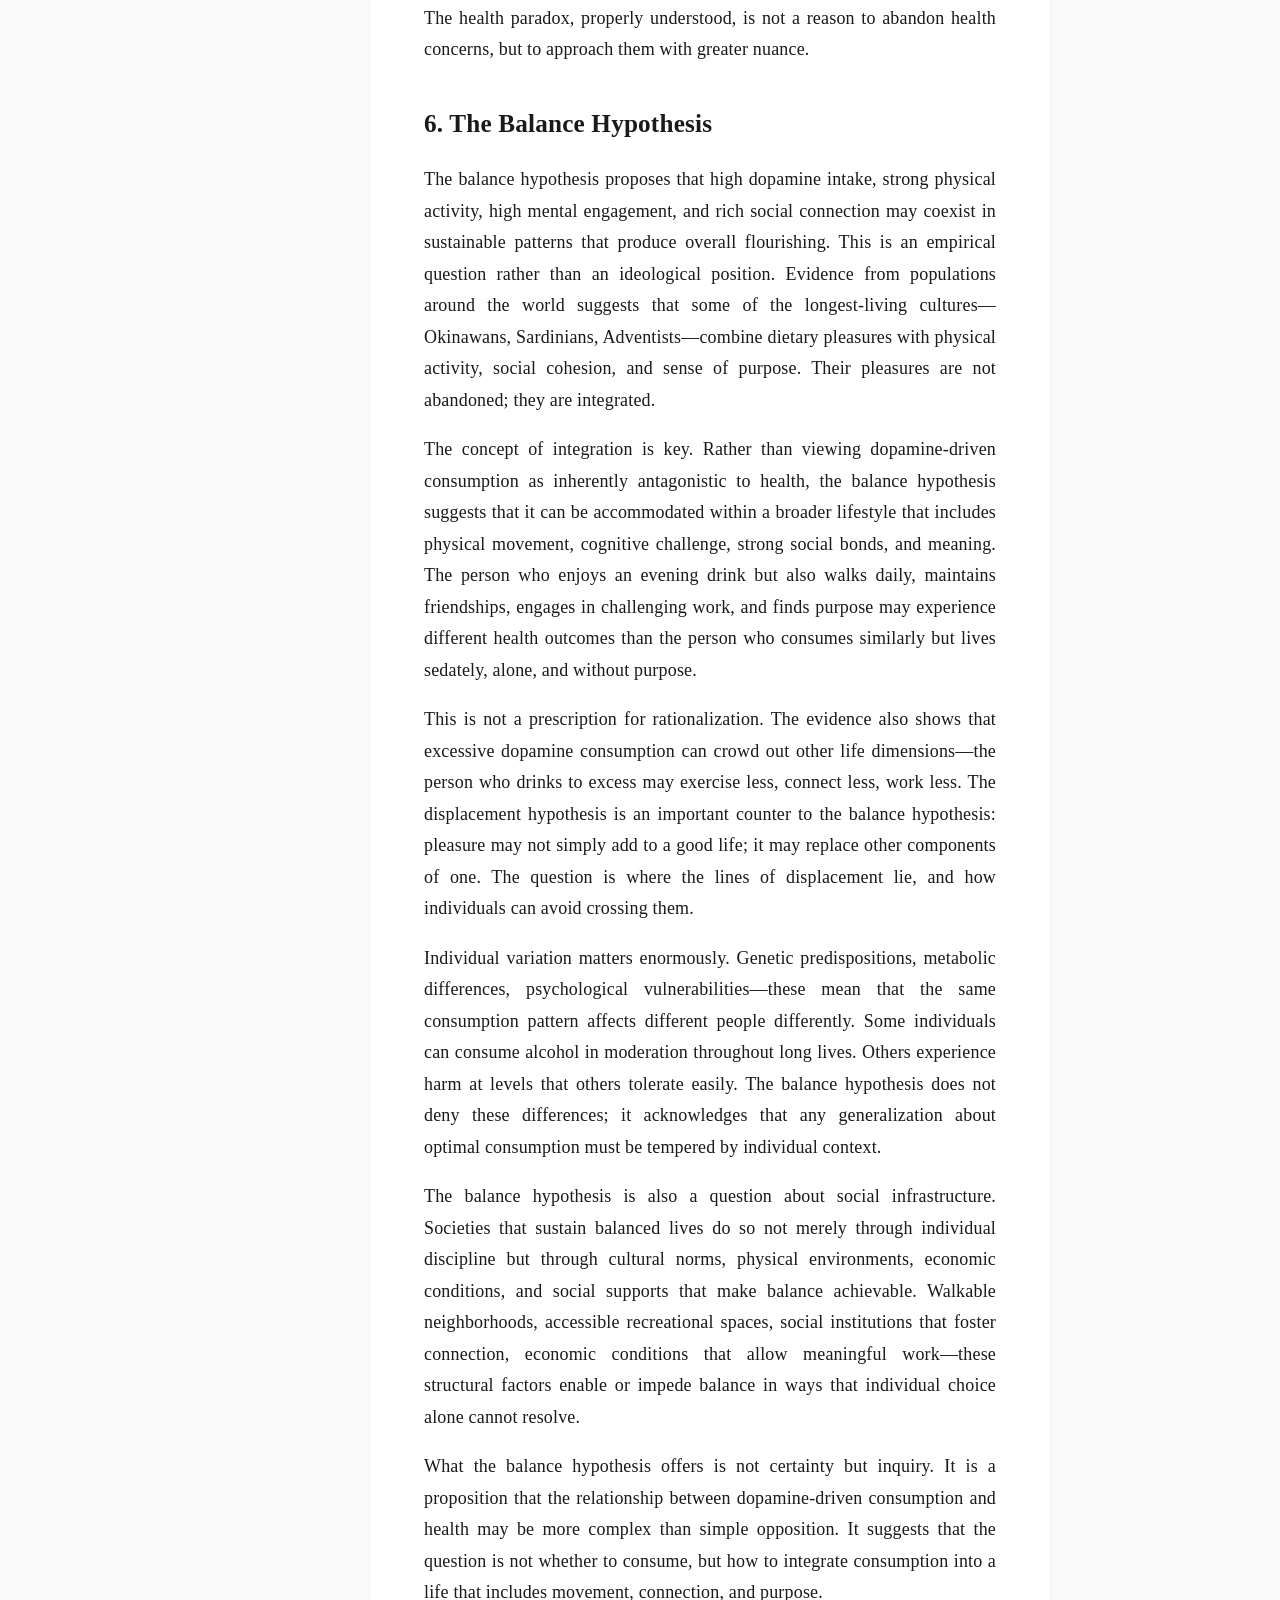
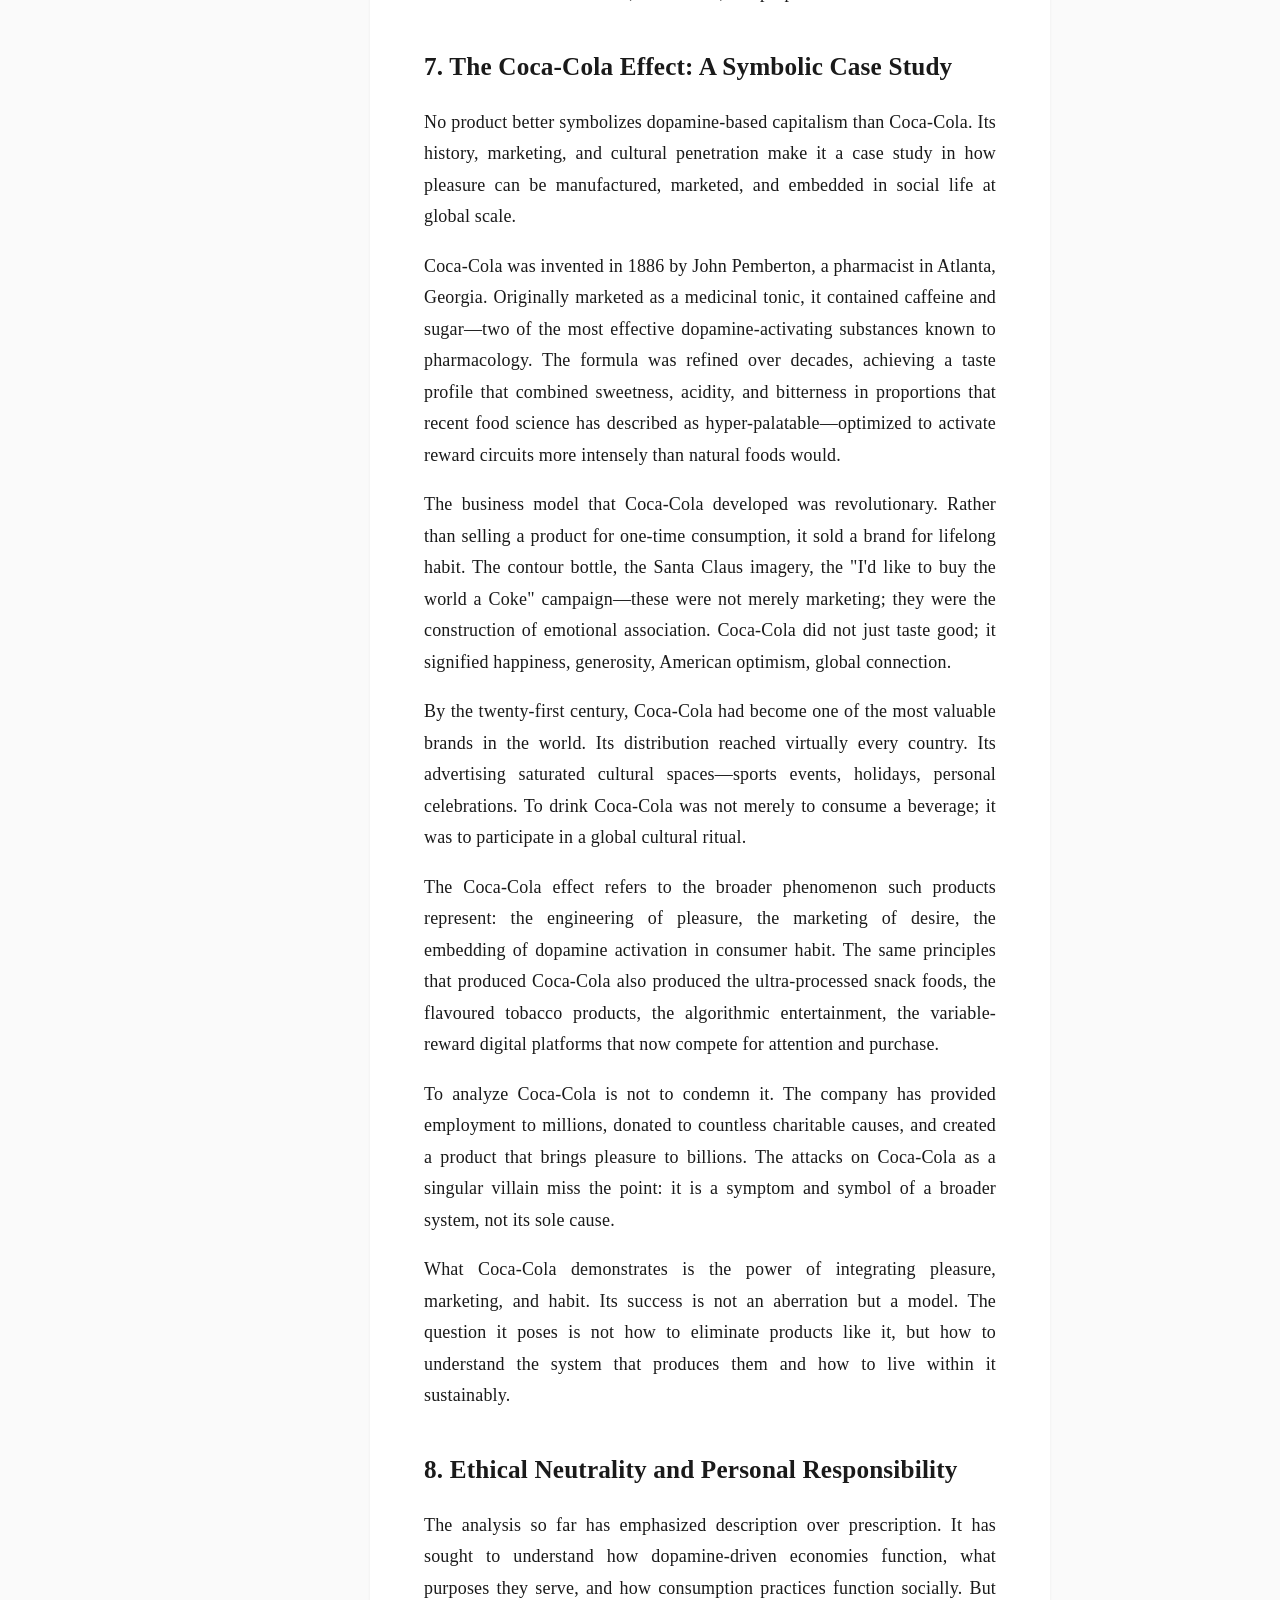
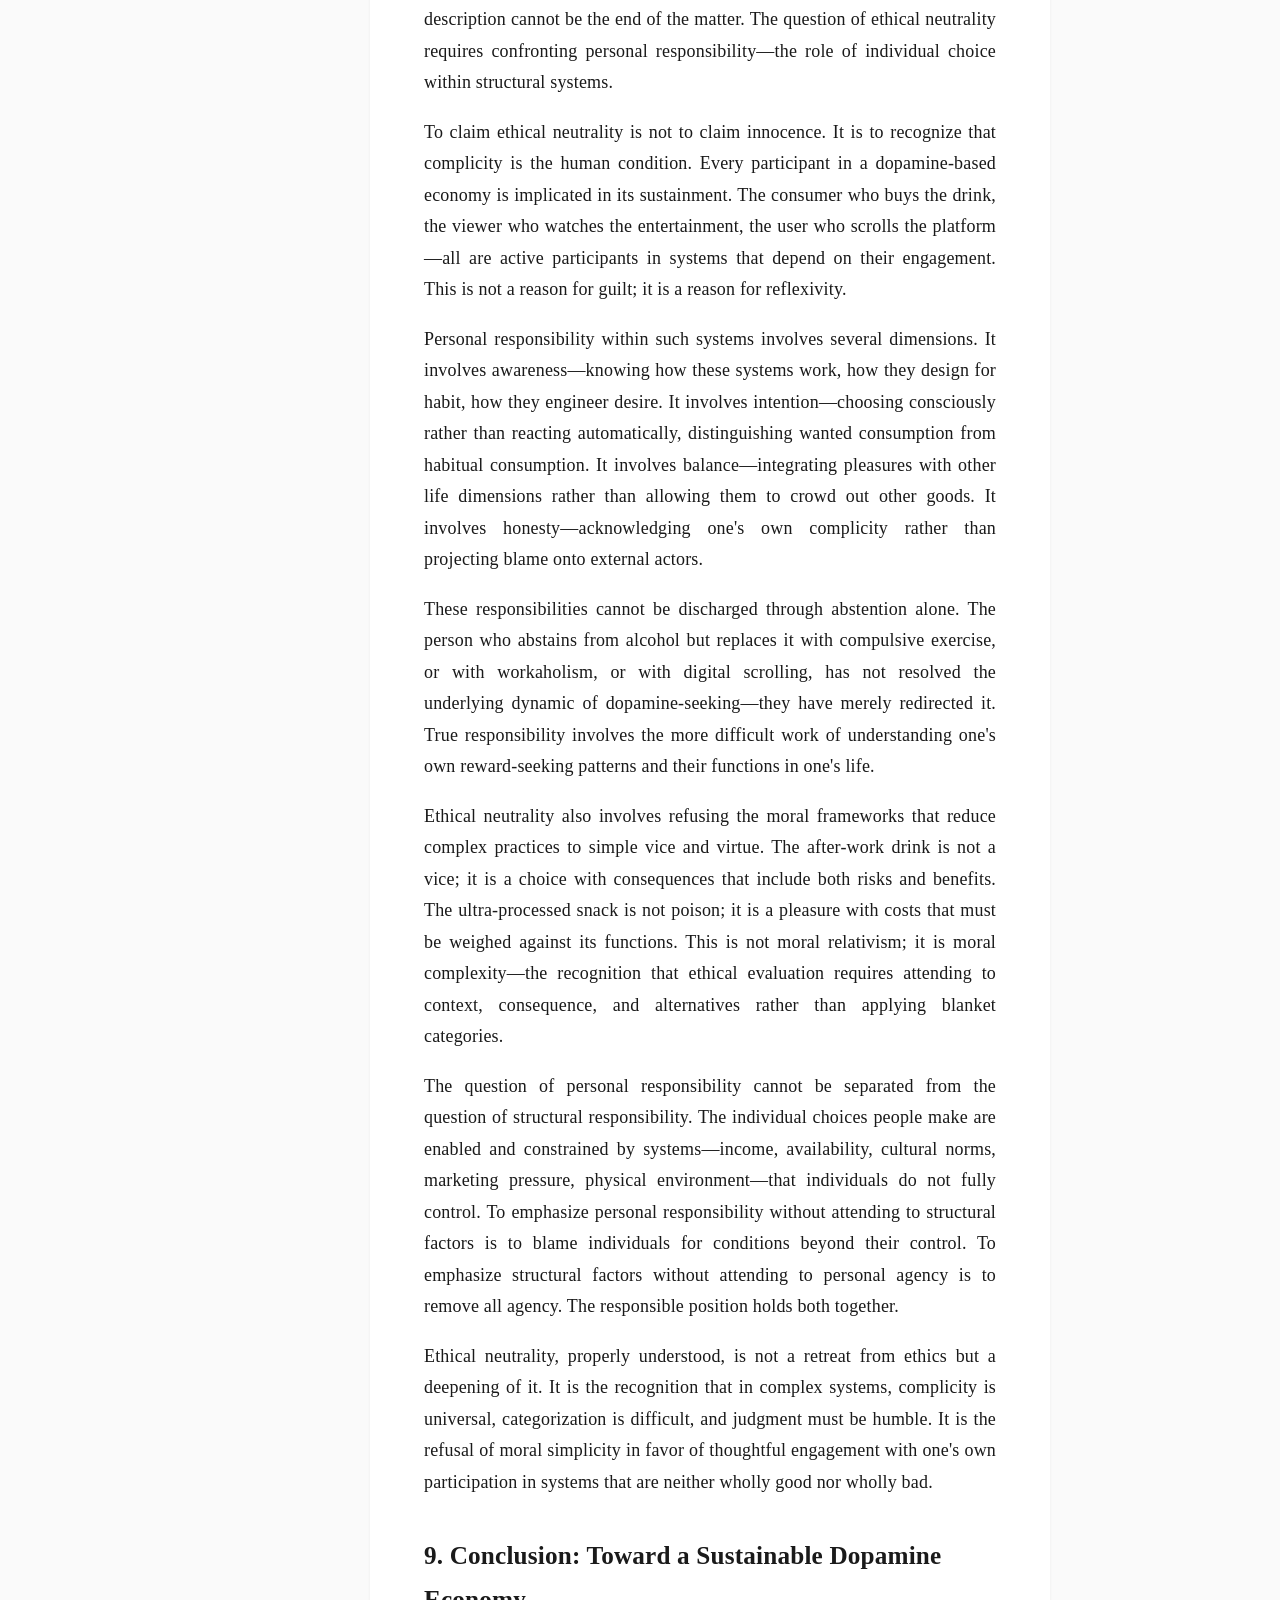
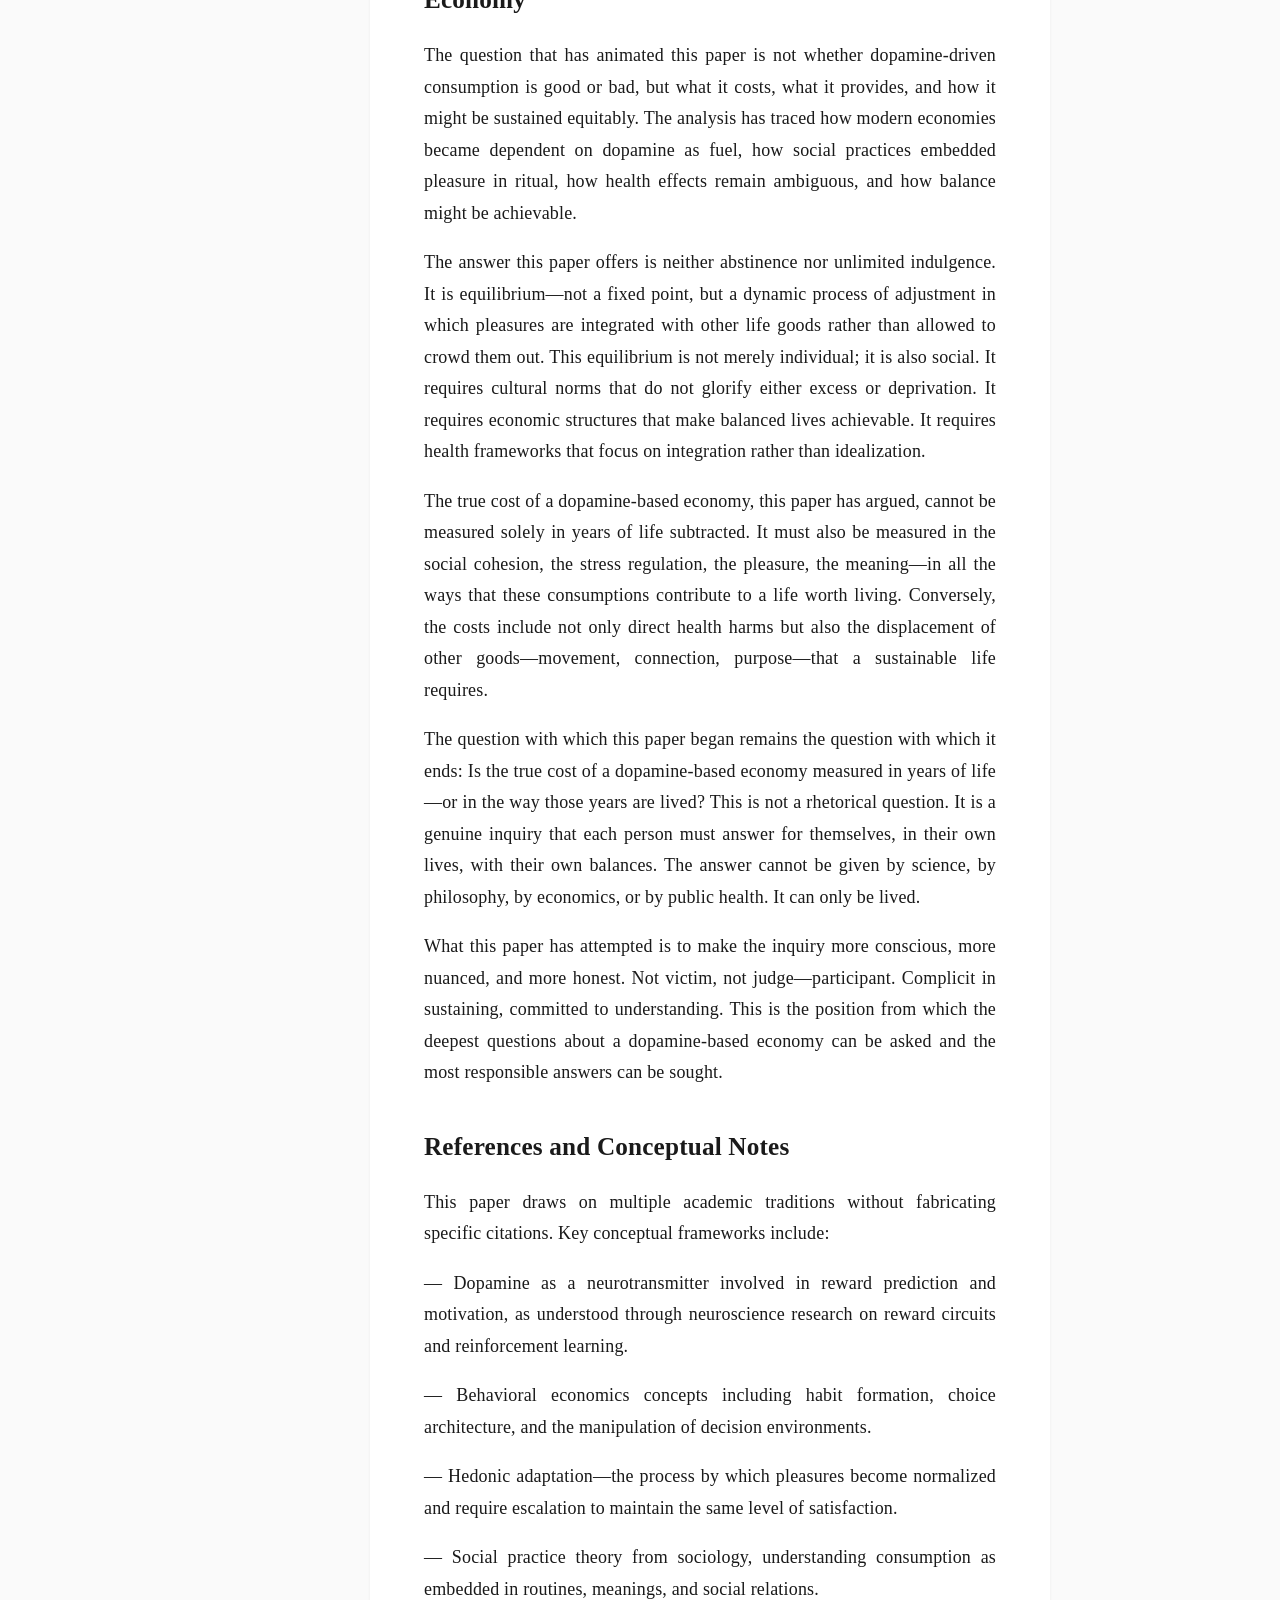
==== commit 10cfa504: "Add Back to Top button feature" ====
--- a/index.html
+++ b/index.html
@@ -60,7 +60,14 @@
         </main>
 
         <!-- Theme Toggle -->
-        <button class="theme-toggle" id="themeToggle" aria-label="Toggle dark mode">
+        <button class="theme-toggle" id="themeToggle" aria-label="Toggle dark mode"></button>
+
+        <!-- Back to Top Button -->
+        <button class="back-to-top" id="backToTop" aria-label="Back to top">
+            <svg width="20" height="20" viewBox="0 0 24 24" fill="none" stroke="currentColor" stroke-width="2">
+                <polyline points="18 15 12 9 6 15"></polyline>
+            </svg>
+        </button>
             <svg class="sun-icon" width="20" height="20" viewBox="0 0 24 24" fill="none" stroke="currentColor" stroke-width="2">
                 <circle cx="12" cy="12" r="5"></circle>
                 <line x1="12" y1="1" x2="12" y2="3"></line>
--- a/styles.css
+++ b/styles.css
@@ -397,6 +397,51 @@
 }
 
 /* ========================================
+   Back to Top Button
+   ======================================== */
+
+.back-to-top {
+    position: fixed;
+    bottom: 20px;
+    left: 74px;
+    width: 44px;
+    height: 44px;
+    border-radius: 50%;
+    background: var(--bg-secondary);
+    border: 1px solid var(--border);
+    cursor: pointer;
+    display: flex;
+    align-items: center;
+    justify-content: center;
+    box-shadow: 0 2px 8px var(--shadow);
+    transition: all 0.3s ease;
+    z-index: 100;
+    opacity: 0;
+    visibility: hidden;
+    transform: translateY(10px);
+}
+
+.back-to-top.visible {
+    opacity: 1;
+    visibility: visible;
+    transform: translateY(0);
+}
+
+.back-to-top:hover {
+    border-color: var(--accent);
+    transform: translateY(-2px);
+}
+
+.back-to-top svg {
+    color: var(--text-secondary);
+    transition: color 0.2s ease;
+}
+
+.back-to-top:hover svg {
+    color: var(--accent);
+}
+
+/* ========================================
    Theme Toggle Button
    ======================================== */
 
@@ -556,7 +601,11 @@
     }
     
     .theme-toggle {
-        bottom: 70px;
+        bottom: 20px;
+    }
+    
+    .back-to-top {
+        display: none;
     }
     
     .mobile-toc-btn {
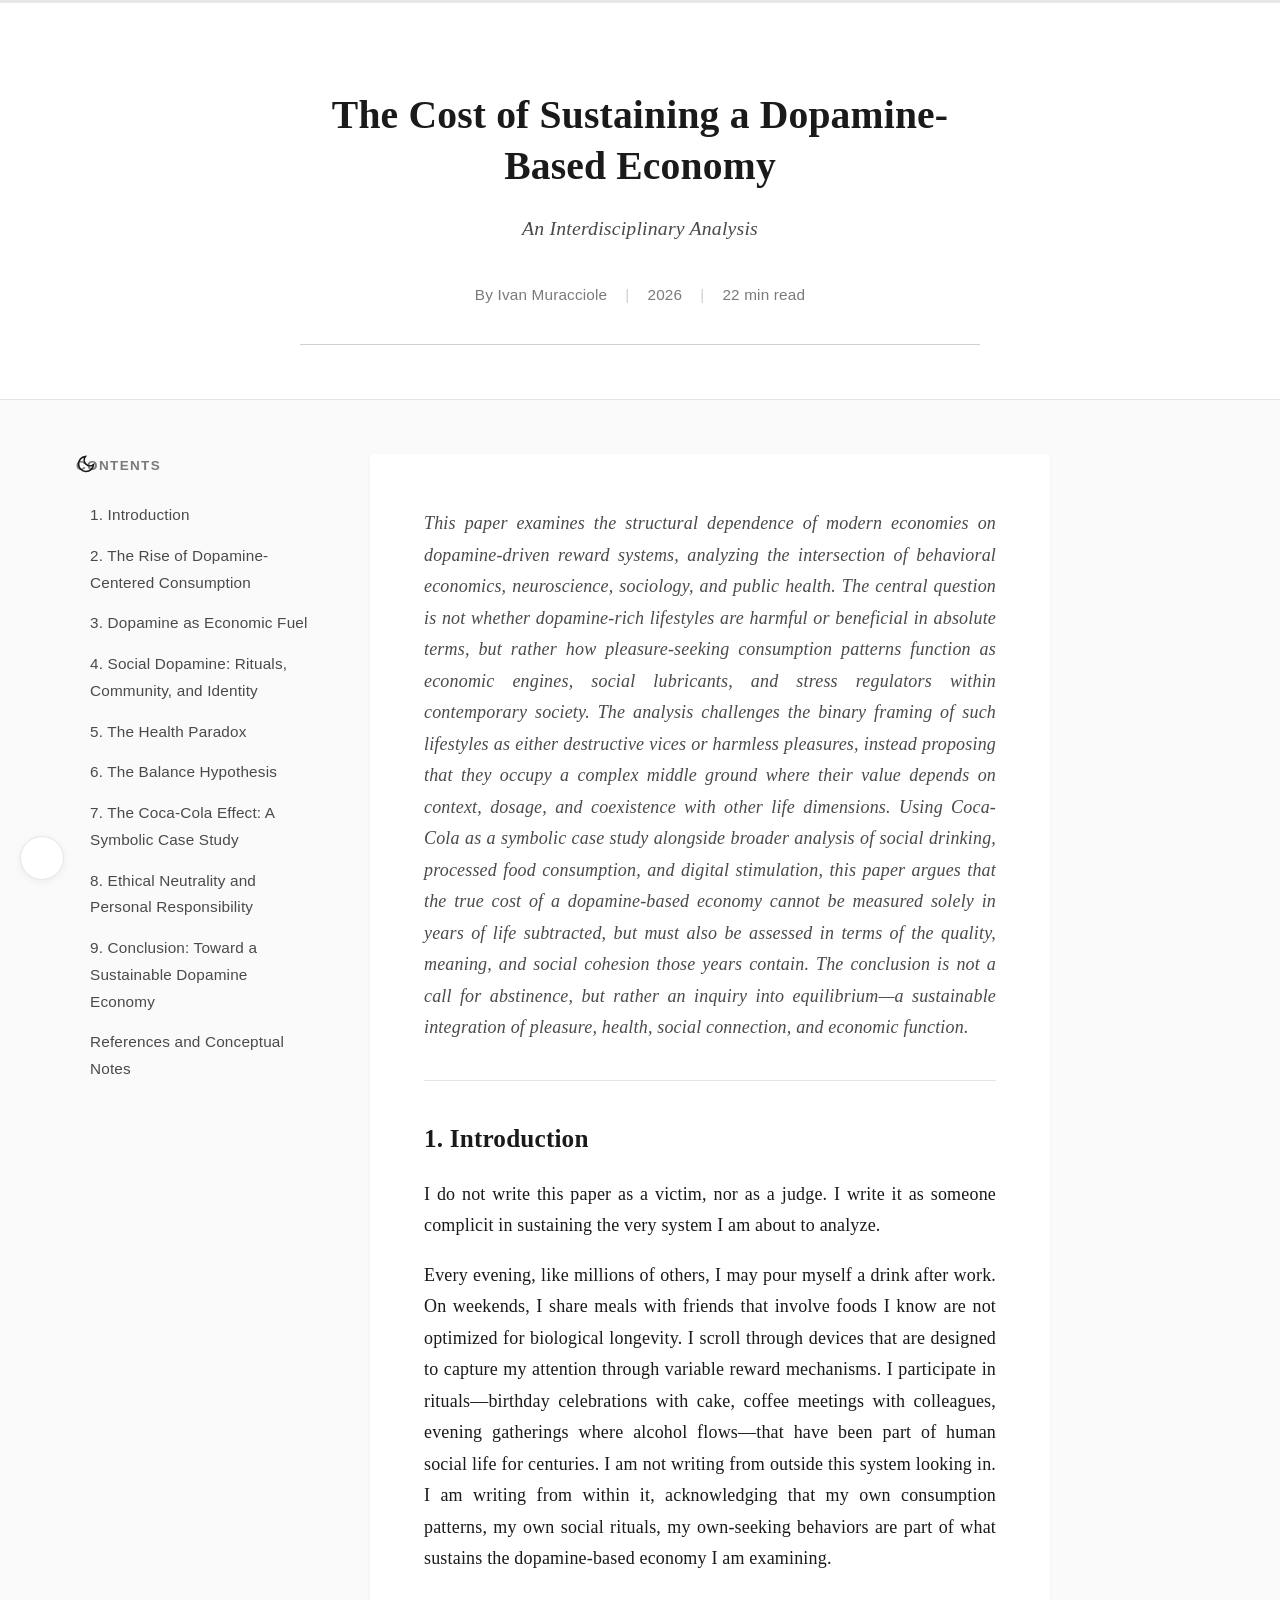
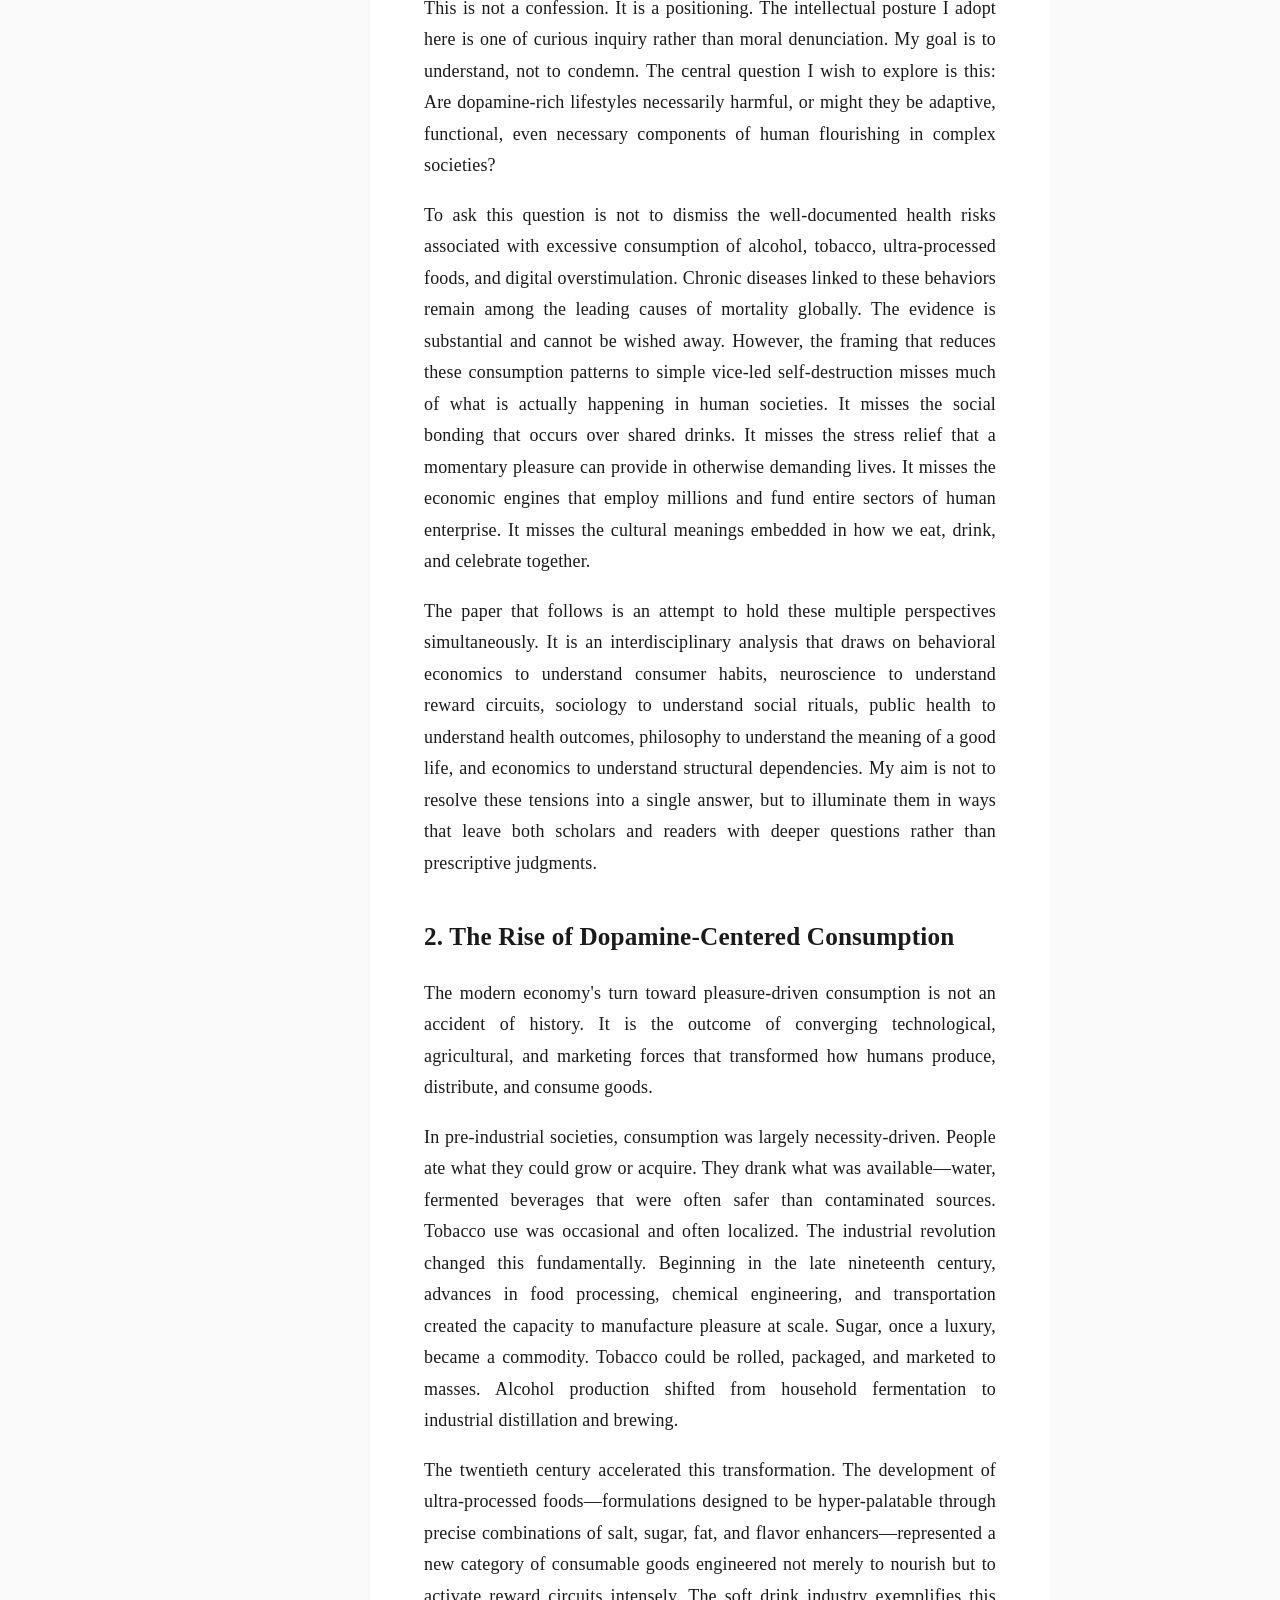
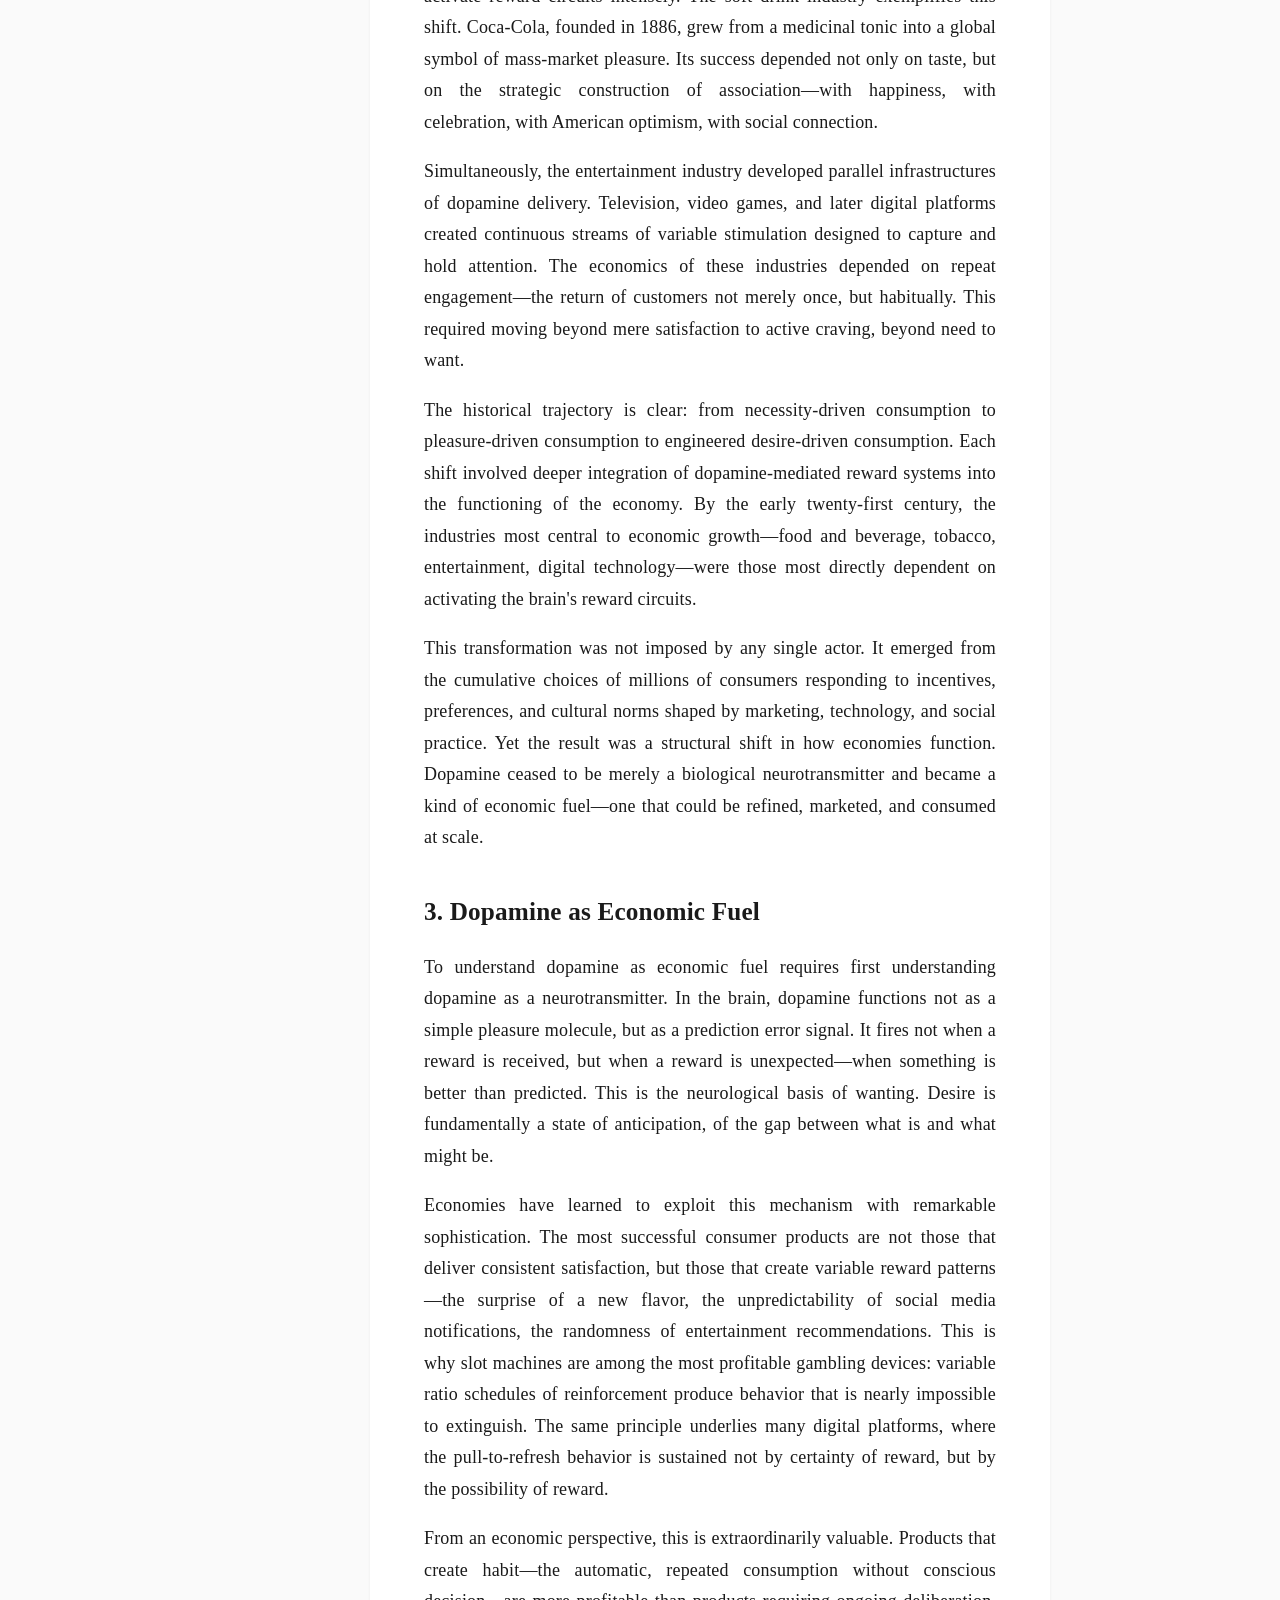
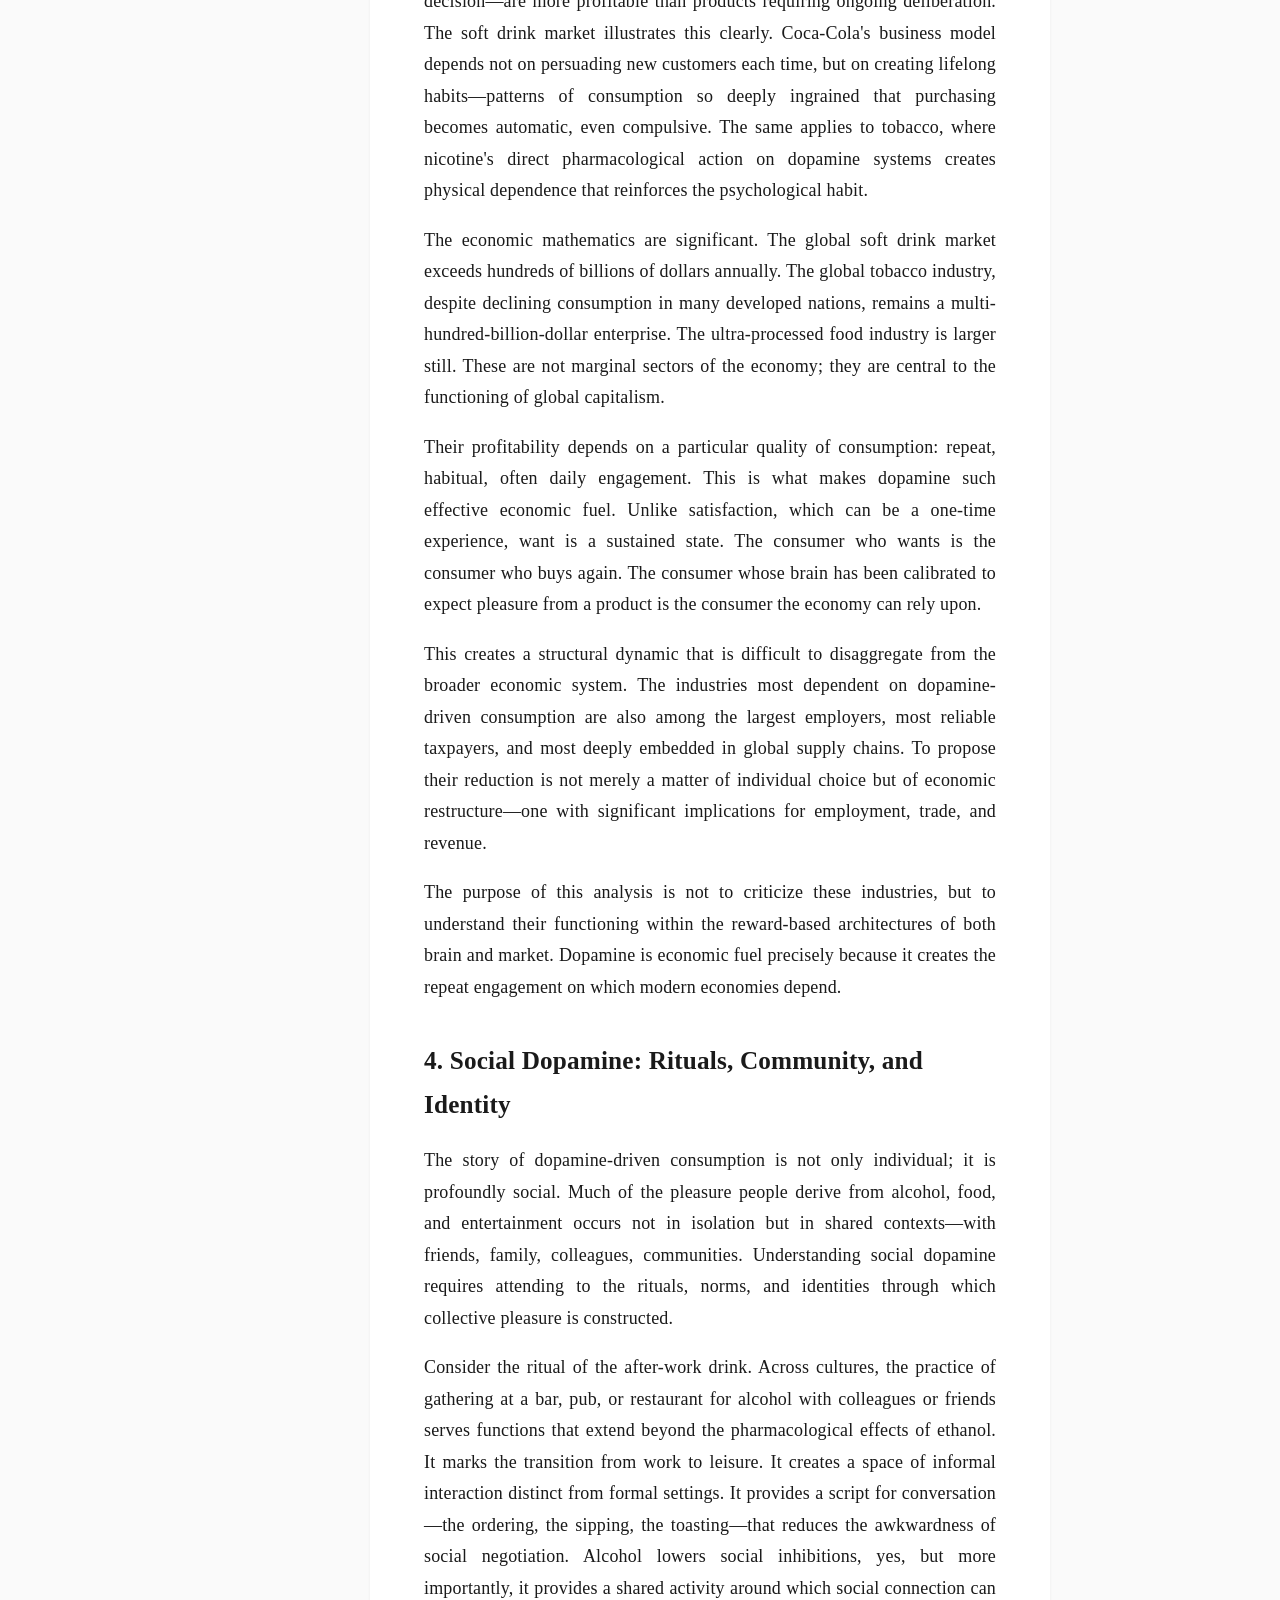
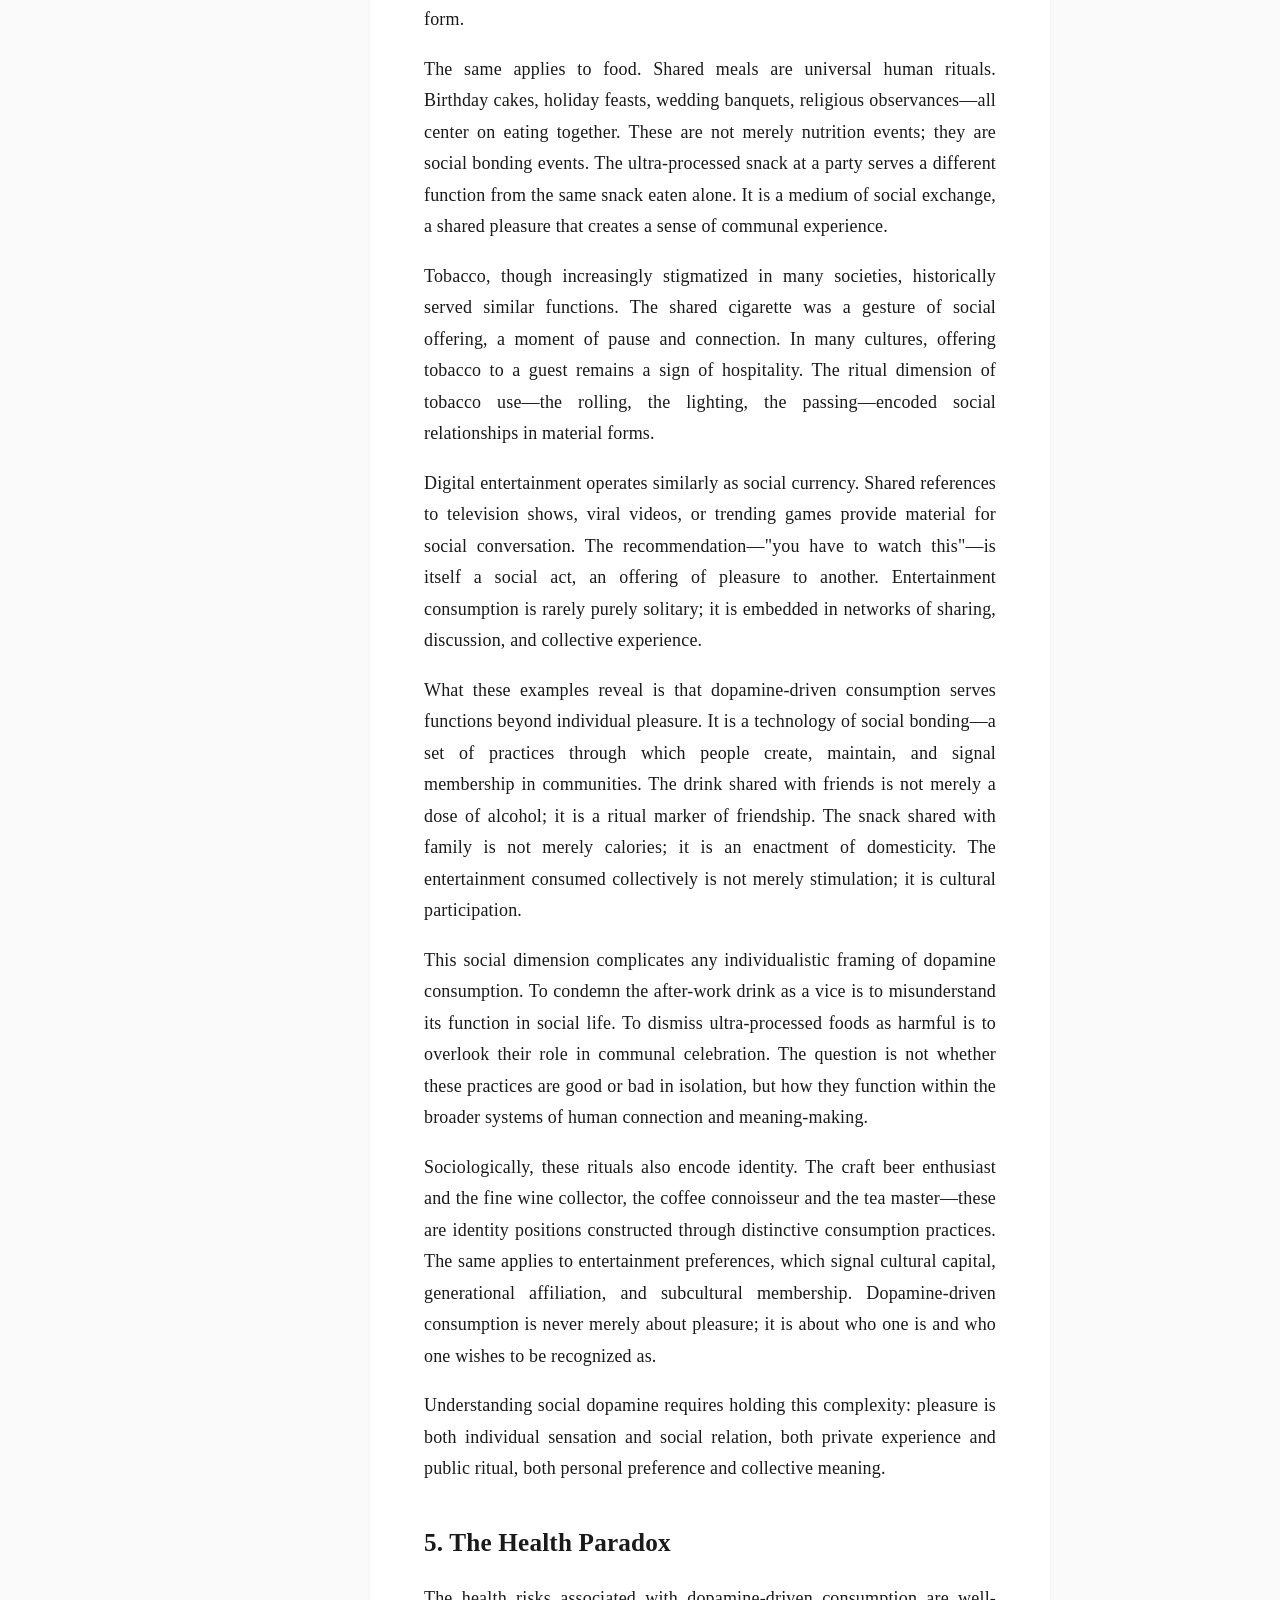
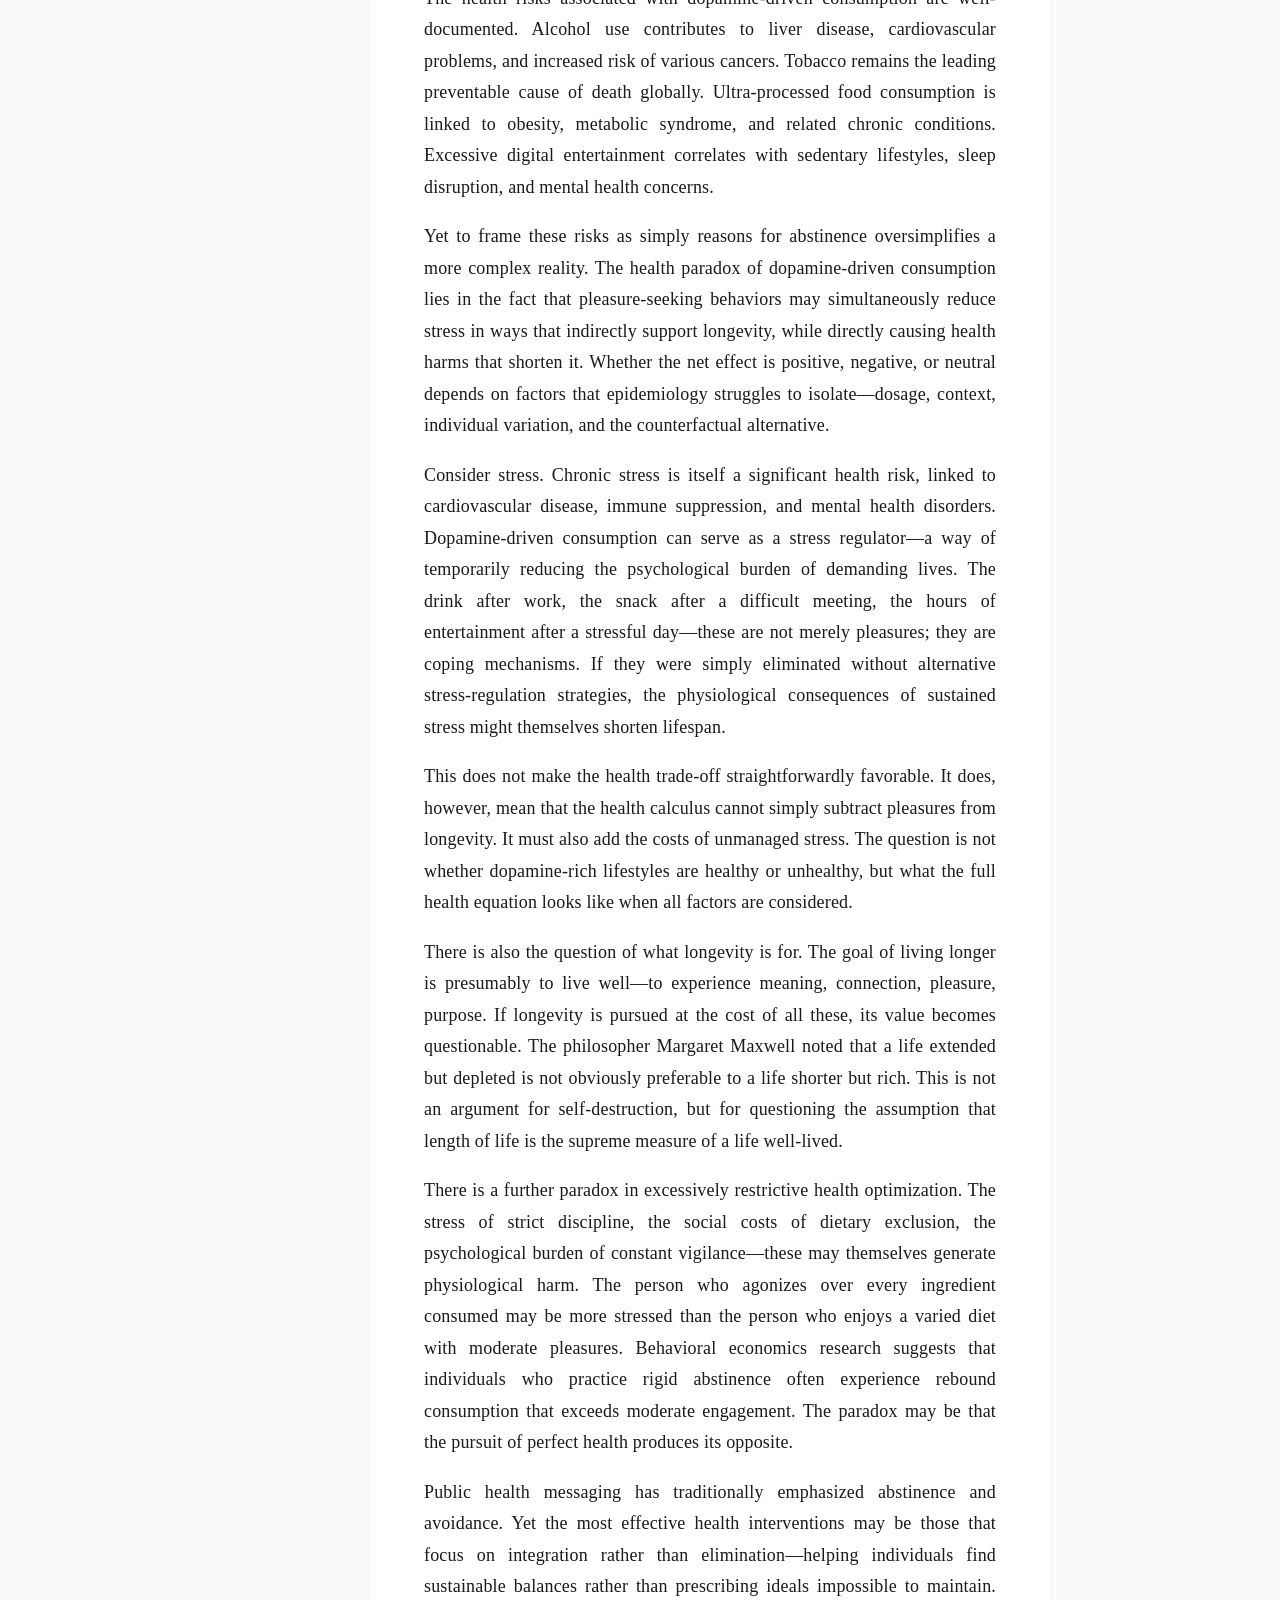
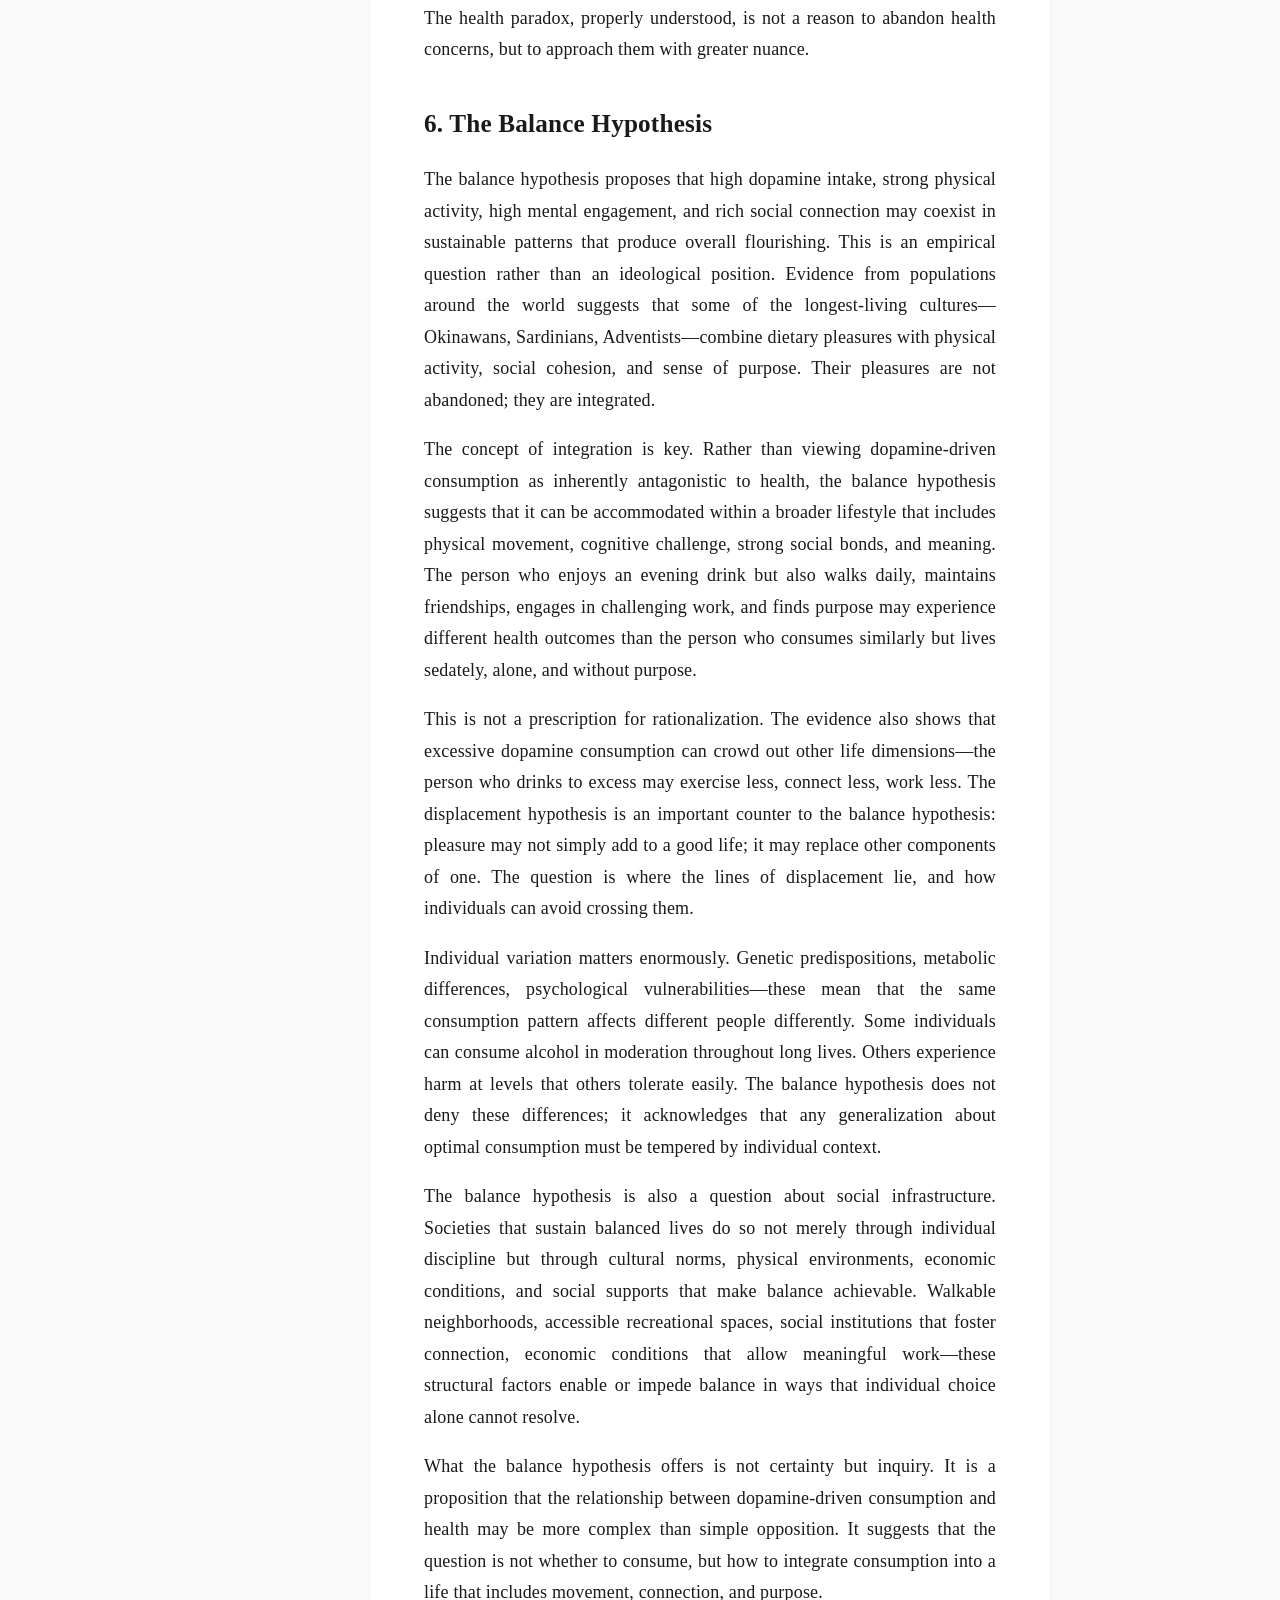
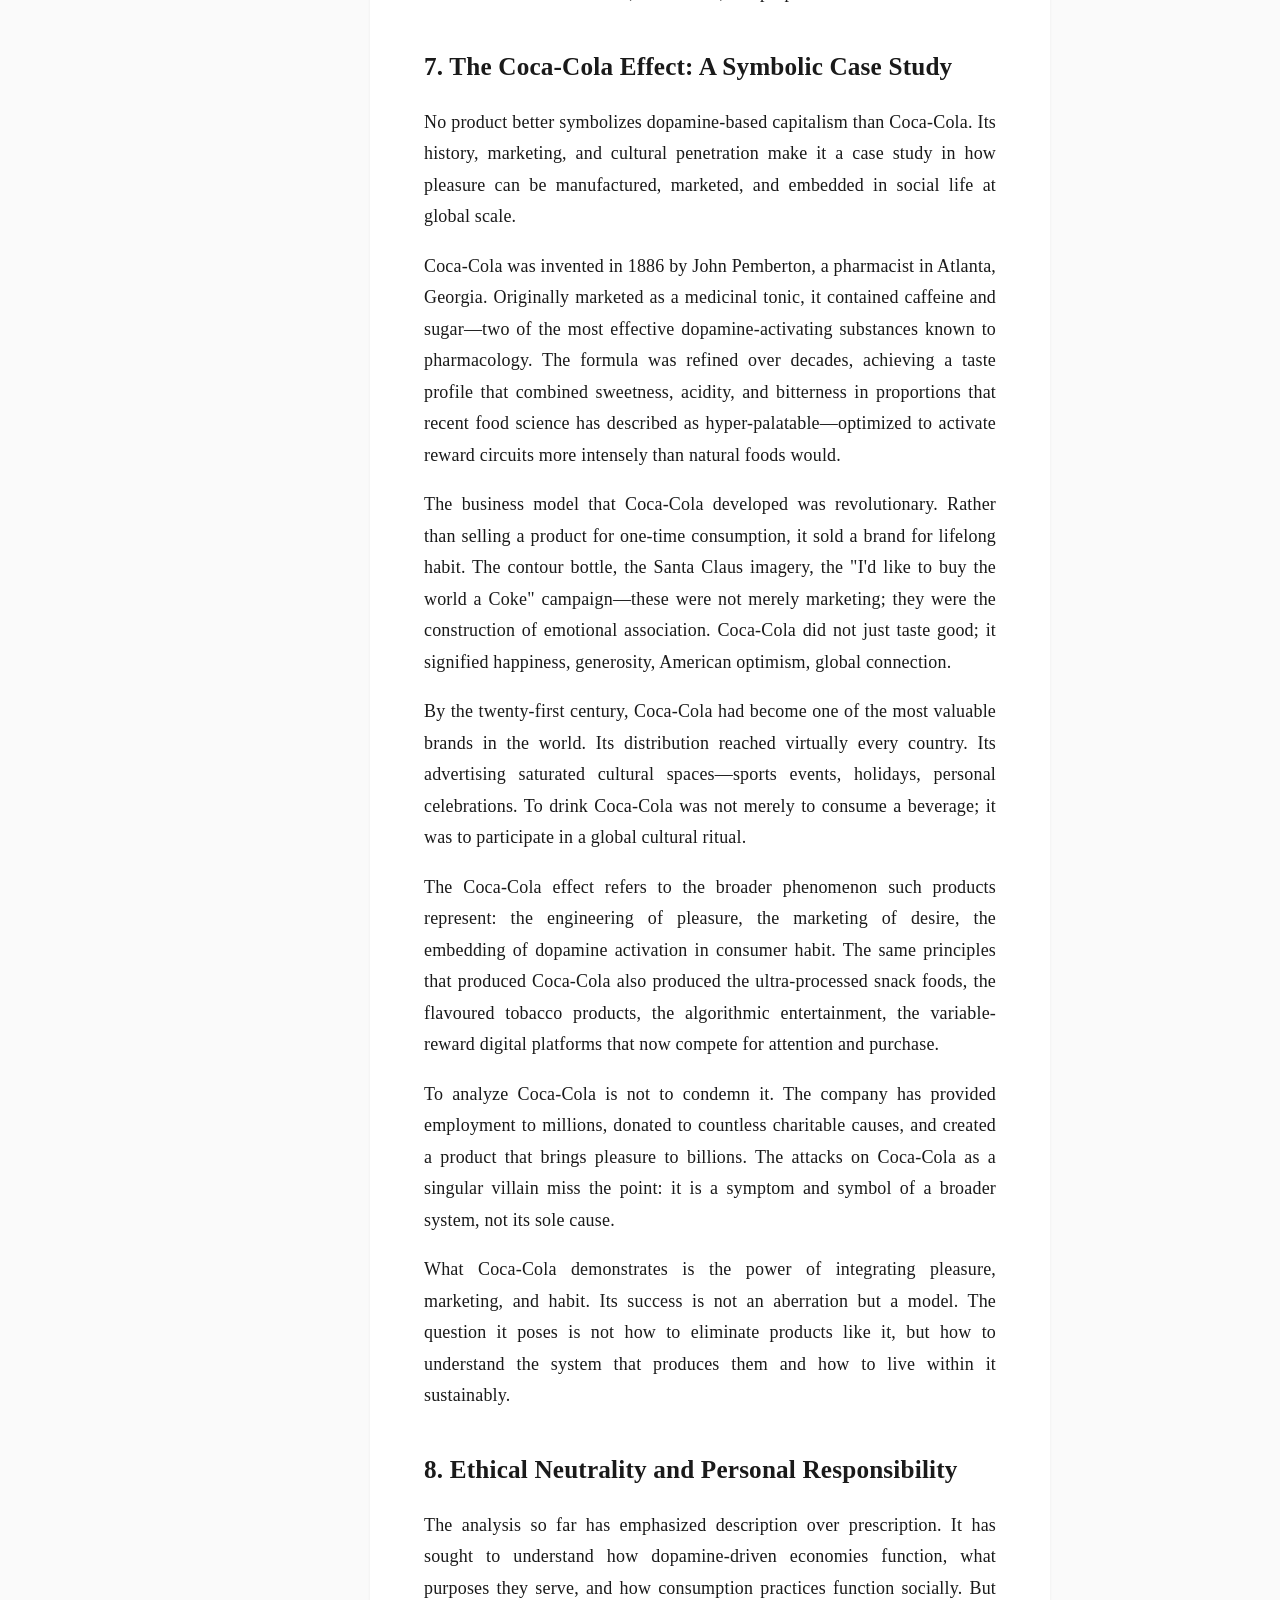
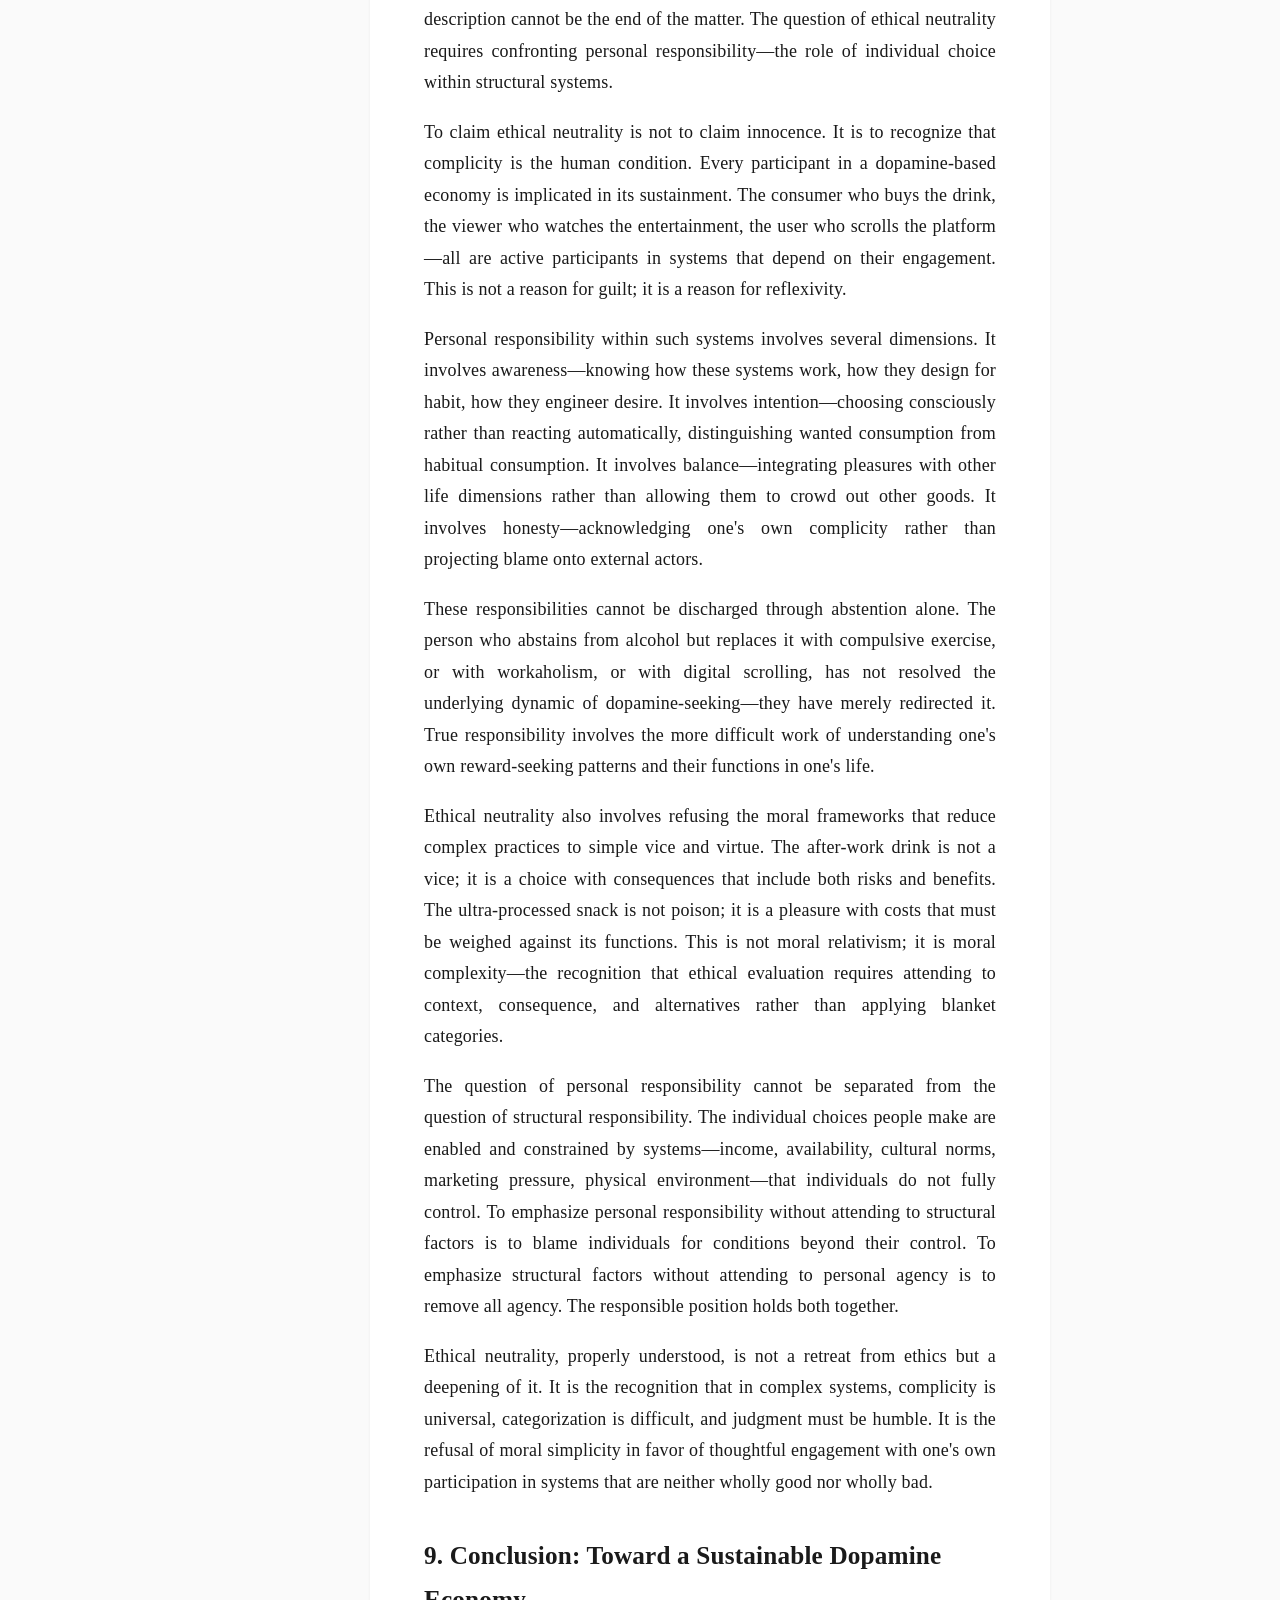
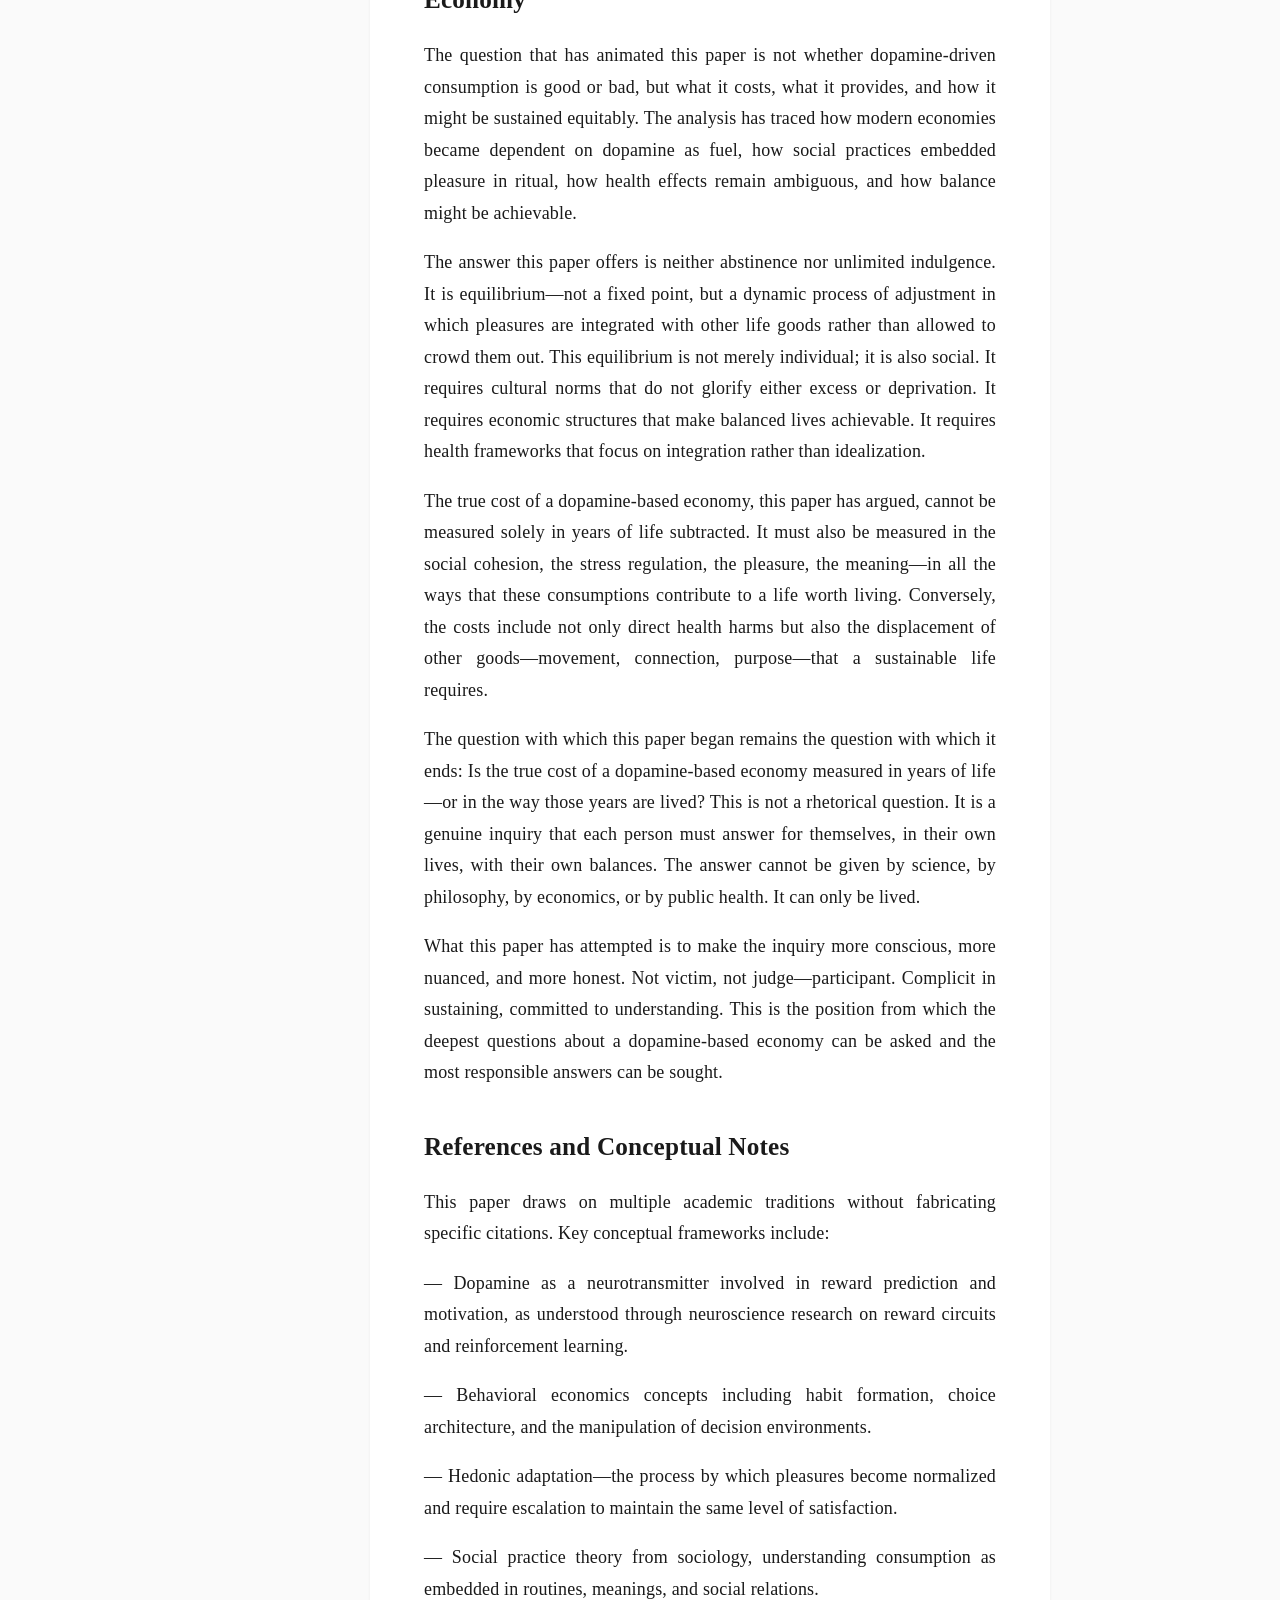
==== commit 44a9d1f1: "Update author name to Ivan Muracciole" ====
--- a/index.html
+++ b/index.html
@@ -18,7 +18,7 @@
             <h1 class="title">The Cost of Sustaining a Dopamine-Based Economy</h1>
             <p class="subtitle">An Interdisciplinary Analysis</p>
             <div class="meta">
-                <span class="author">By Kilo</span>
+                <span class="author">By Ivan Muracciole</span>
                 <span class="divider">|</span>
                 <span class="date">2026</span>
                 <span class="divider">|</span>
